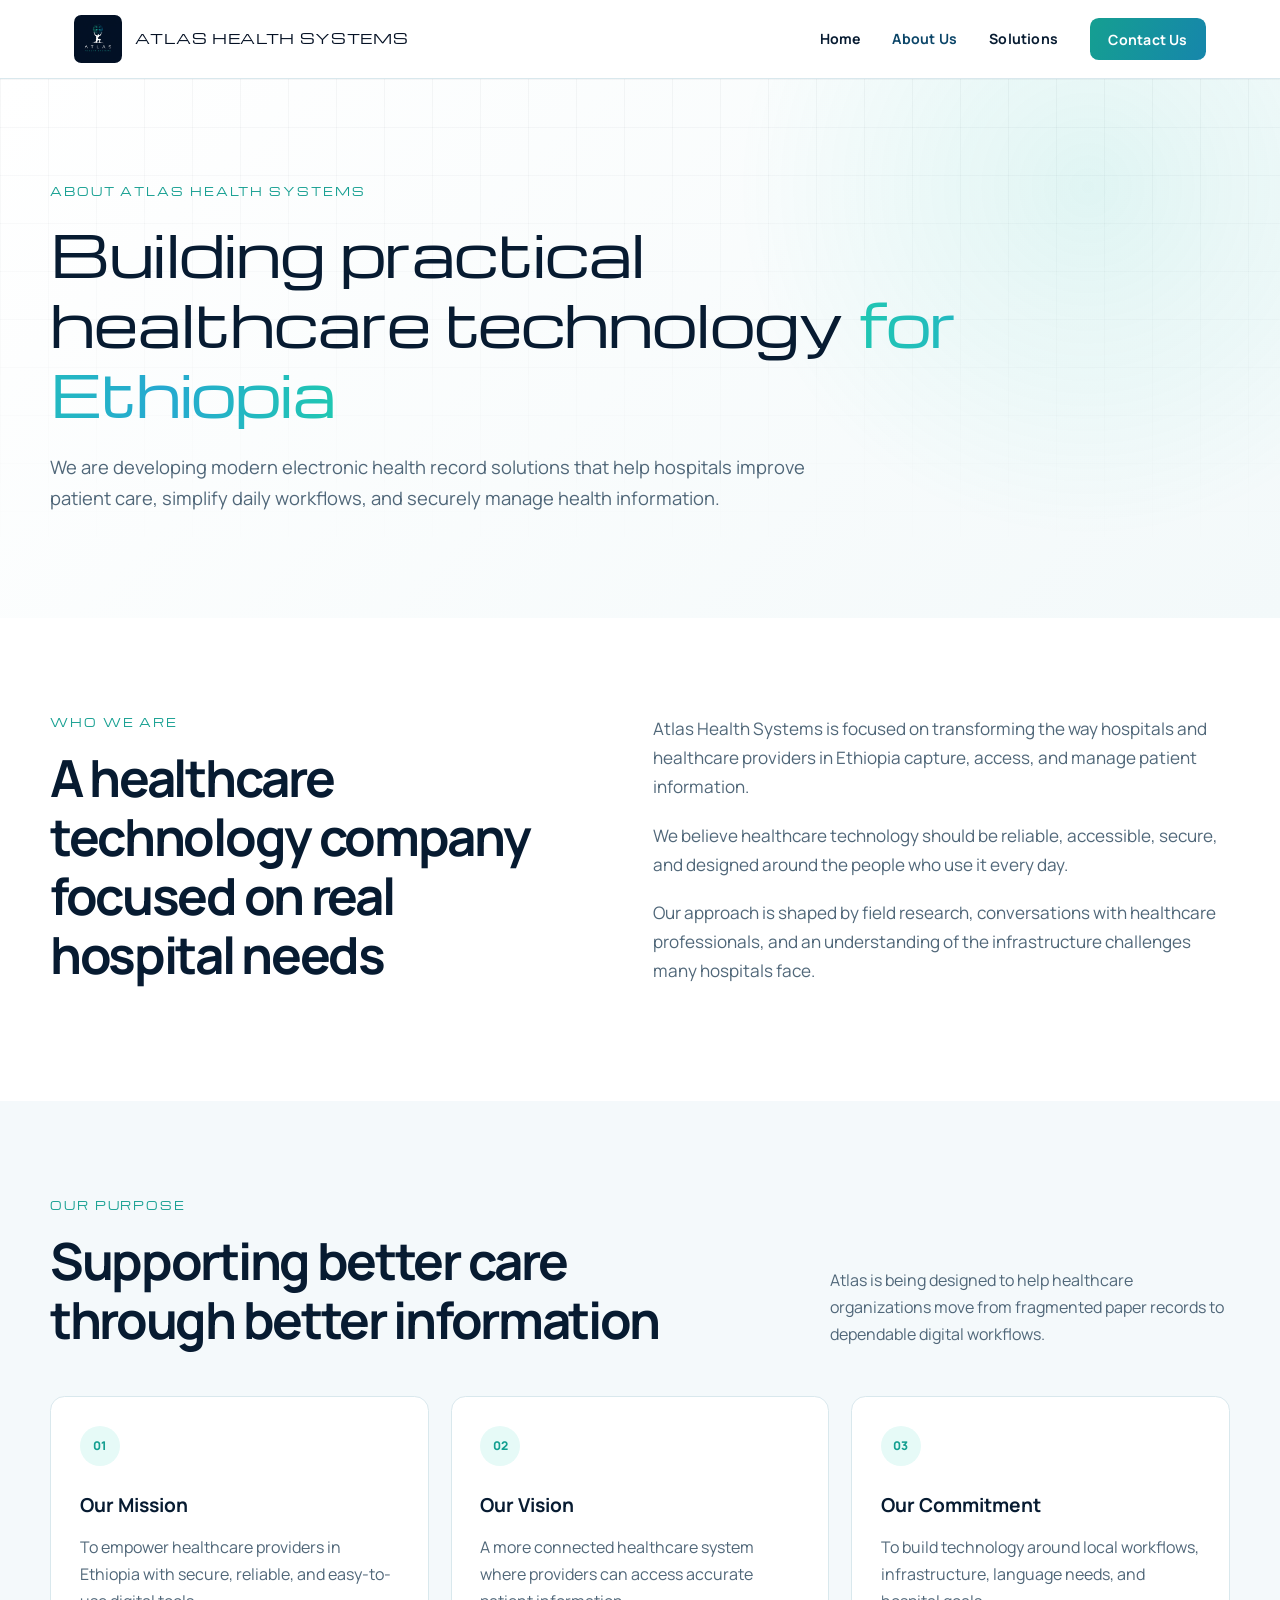
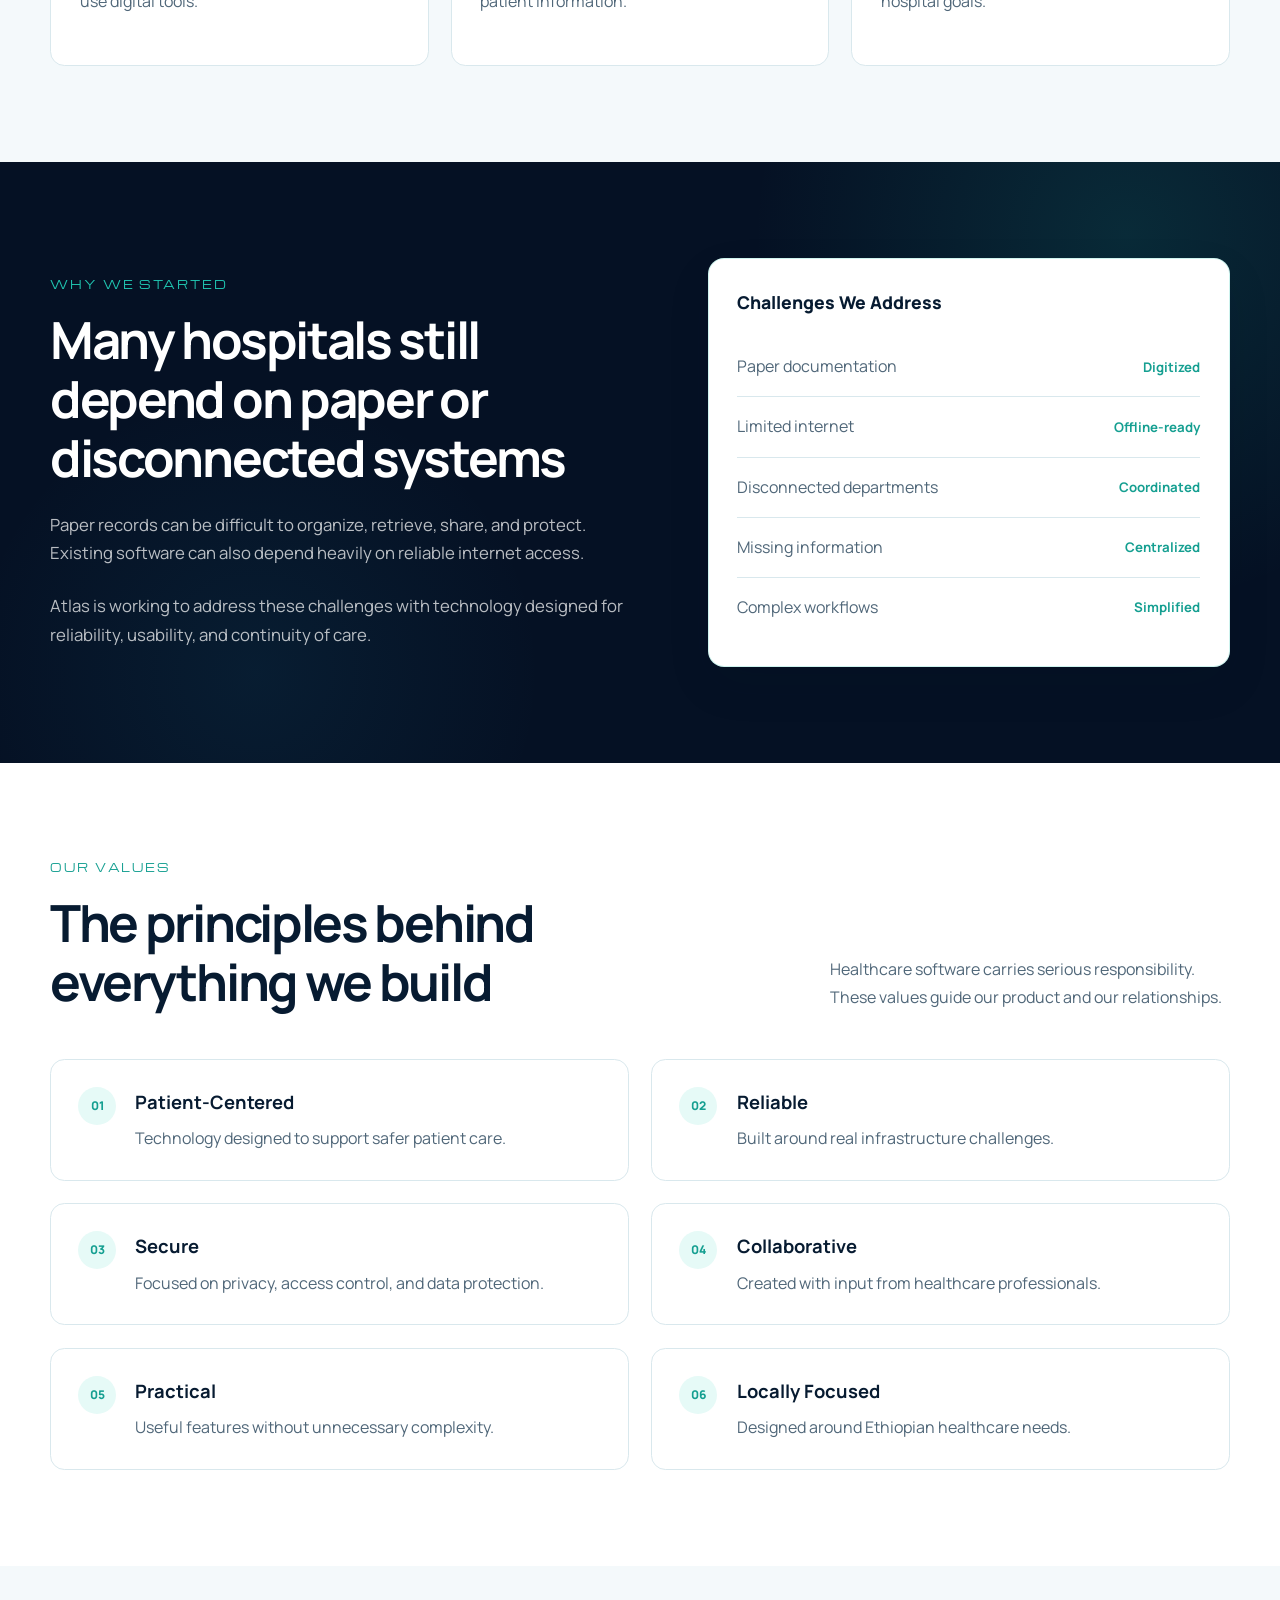
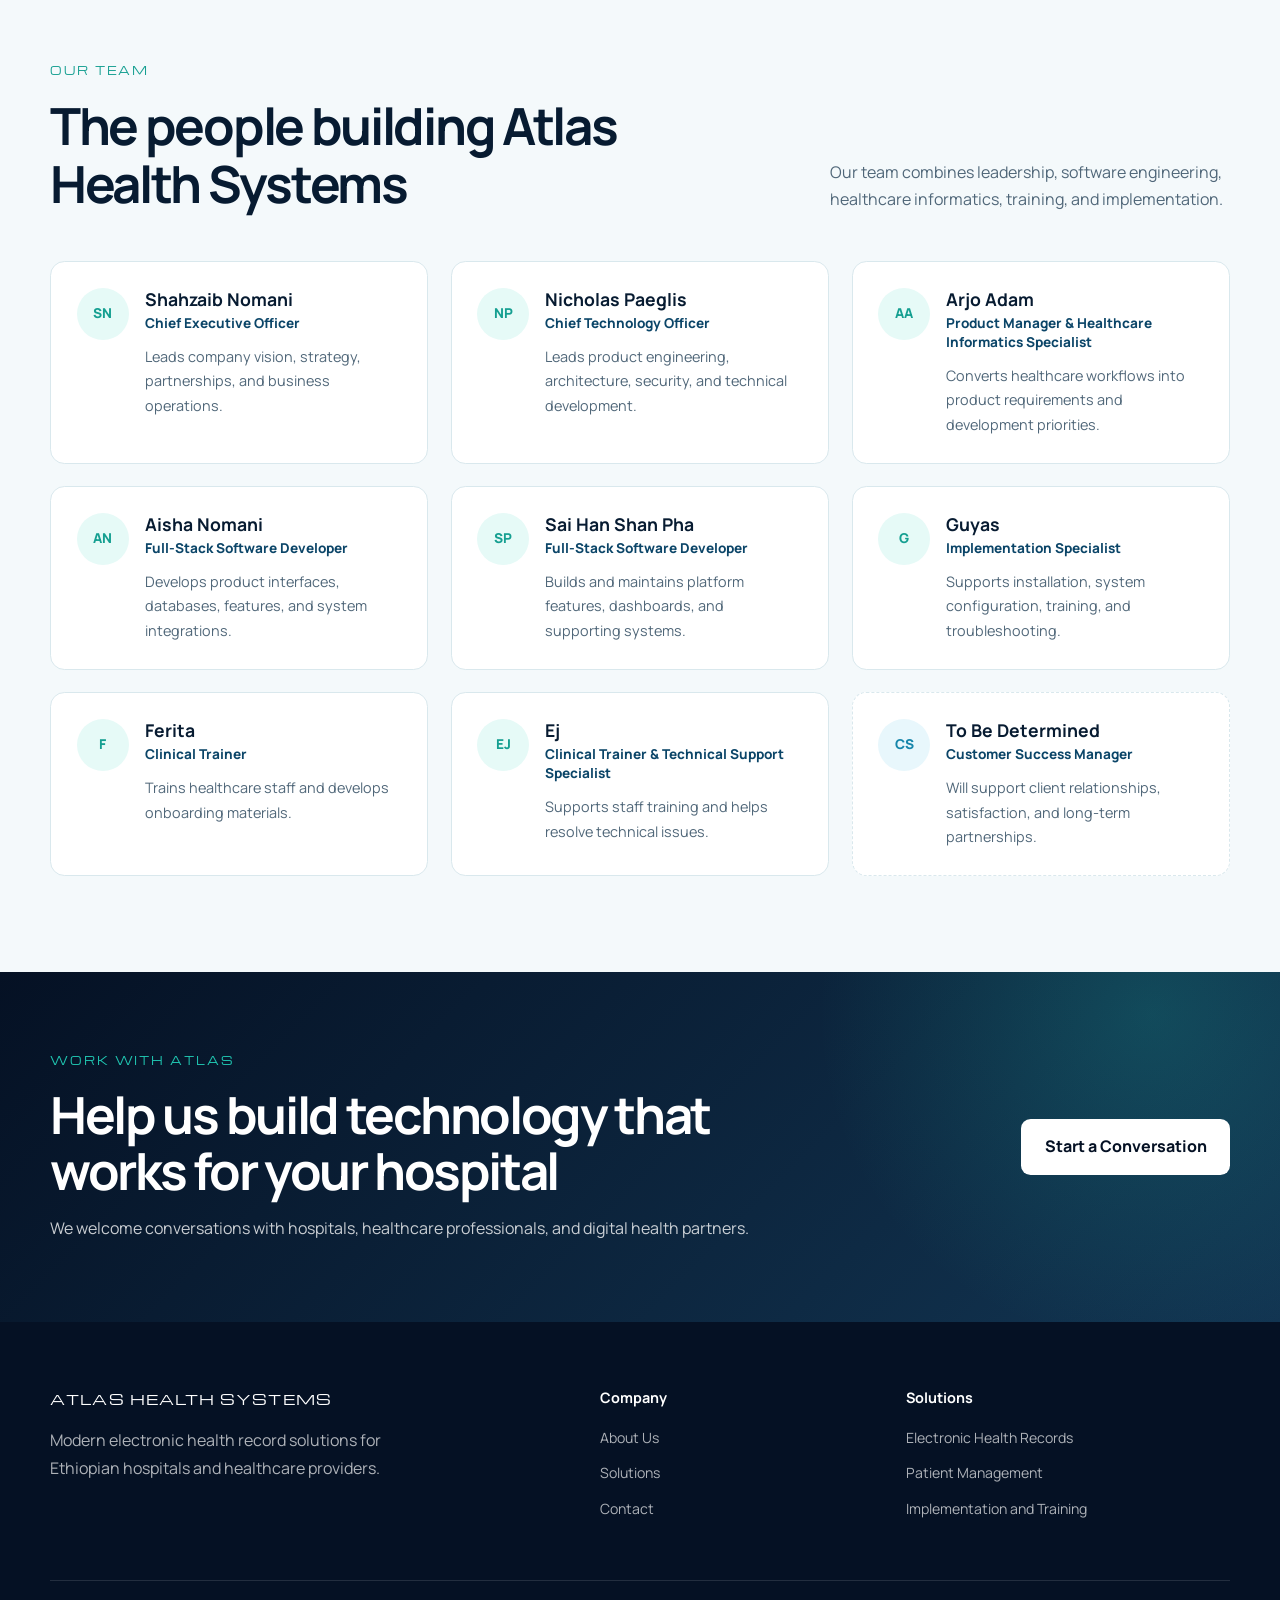
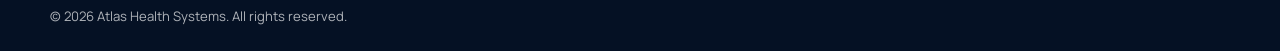
==== about.html @ 92dbeaba "Fix logo image source path in about.html Updated image source path for logo in about.html" ====
<!DOCTYPE html>
<html lang="en">
<head>
  <meta charset="UTF-8">

  <meta
    name="viewport"
    content="width=device-width, initial-scale=1.0"
  >

  <meta
    name="description"
    content="Learn about Atlas Health Systems, our mission, values, and team."
  >

  <title>About Us | Atlas Health Systems</title>

  <link rel="preconnect" href="https://fonts.googleapis.com">
  <link rel="preconnect" href="https://fonts.gstatic.com" crossorigin>
  
  <link
    href="https://fonts.googleapis.com/css2?family=Manrope:wght@400;500;600;700;800&family=Michroma&display=swap"
    rel="stylesheet"
  >

  <link rel="stylesheet" href="style.css">
  <script src="main.js" defer></script>
</head>

<body>
  <header class="site-header">
    <nav class="navbar">
      <a href="index.html" class="logo">
        <img
          src="atlas-health-systems-logo.jpg"
          alt="Atlas Health Systems logo"
        >

        <span>Atlas Health Systems</span>
      </a>

      <button
        class="menu-button"
        type="button"
        aria-label="Open navigation menu"
        aria-expanded="false"
        aria-controls="nav-links"
      >
        ☰
      </button>

      <ul class="nav-links" id="nav-links">
        <li><a href="index.html">Home</a></li>

        <li>
          <a href="about.html" class="active-link">
            About Us
          </a>
        </li>

        <li><a href="services.html">Solutions</a></li>

        <li>
          <a href="contact.html" class="nav-button">
            Contact Us
          </a>
        </li>
      </ul>
    </nav>
  </header>

  <main>
    <section class="page-hero">
      <div class="container page-hero-content">
        <p class="eyebrow">About Atlas Health Systems</p>

        <h1>
          Building practical healthcare technology
          <span class="gradient-text">for Ethiopia</span>
        </h1>

        <p>
          We are developing modern electronic health record solutions
          that help hospitals improve patient care, simplify daily
          workflows, and securely manage health information.
        </p>
      </div>
    </section>

    <section class="section">
      <div class="container two-column">
        <div>
          <p class="section-label">Who We Are</p>

          <h2>
            A healthcare technology company focused on real hospital needs
          </h2>
        </div>

        <div class="section-copy">
          <p>
            Atlas Health Systems is focused on transforming the way
            hospitals and healthcare providers in Ethiopia capture,
            access, and manage patient information.
          </p>

          <p>
            We believe healthcare technology should be reliable,
            accessible, secure, and designed around the people who use it
            every day.
          </p>

          <p>
            Our approach is shaped by field research, conversations with
            healthcare professionals, and an understanding of the
            infrastructure challenges many hospitals face.
          </p>
        </div>
      </div>
    </section>

    <section class="section light-section">
      <div class="container">
        <div class="section-heading">
          <div>
            <p class="section-label">Our Purpose</p>

            <h2>
              Supporting better care through better information
            </h2>
          </div>

          <p>
            Atlas is being designed to help healthcare organizations move
            from fragmented paper records to dependable digital
            workflows.
          </p>
        </div>

        <div class="card-grid">
          <article class="card">
            <div class="card-number">01</div>

            <h3>Our Mission</h3>

            <p>
              To empower healthcare providers in Ethiopia with secure,
              reliable, and easy-to-use digital tools.
            </p>
          </article>

          <article class="card">
            <div class="card-number">02</div>

            <h3>Our Vision</h3>

            <p>
              A more connected healthcare system where providers can
              access accurate patient information.
            </p>
          </article>

          <article class="card">
            <div class="card-number">03</div>

            <h3>Our Commitment</h3>

            <p>
              To build technology around local workflows,
              infrastructure, language needs, and hospital goals.
            </p>
          </article>
        </div>
      </div>
    </section>

    <section class="section offline-section">
      <div class="container offline-layout">
        <div class="offline-content">
          <p class="section-label">Why We Started</p>

          <h2>
            Many hospitals still depend on paper or disconnected systems
          </h2>

          <p>
            Paper records can be difficult to organize, retrieve, share,
            and protect. Existing software can also depend heavily on
            reliable internet access.
          </p>

          <p>
            Atlas is working to address these challenges with technology
            designed for reliability, usability, and continuity of care.
          </p>
        </div>

        <div class="offline-card">
          <p class="offline-card-label">
            Challenges We Address
          </p>

          <div class="capability-row">
            <span>Paper documentation</span>
            <strong>Digitized</strong>
          </div>

          <div class="capability-row">
            <span>Limited internet</span>
            <strong>Offline-ready</strong>
          </div>

          <div class="capability-row">
            <span>Disconnected departments</span>
            <strong>Coordinated</strong>
          </div>

          <div class="capability-row">
            <span>Missing information</span>
            <strong>Centralized</strong>
          </div>

          <div class="capability-row">
            <span>Complex workflows</span>
            <strong>Simplified</strong>
          </div>
        </div>
      </div>
    </section>

    <section class="section">
      <div class="container">
        <div class="section-heading">
          <div>
            <p class="section-label">Our Values</p>

            <h2>
              The principles behind everything we build
            </h2>
          </div>

          <p>
            Healthcare software carries serious responsibility. These
            values guide our product and our relationships.
          </p>
        </div>

        <div class="benefit-grid">
          <article class="benefit">
            <span class="benefit-icon">01</span>

            <div>
              <h3>Patient-Centered</h3>
              <p>Technology designed to support safer patient care.</p>
            </div>
          </article>

          <article class="benefit">
            <span class="benefit-icon">02</span>

            <div>
              <h3>Reliable</h3>
              <p>Built around real infrastructure challenges.</p>
            </div>
          </article>

          <article class="benefit">
            <span class="benefit-icon">03</span>

            <div>
              <h3>Secure</h3>
              <p>Focused on privacy, access control, and data protection.</p>
            </div>
          </article>

          <article class="benefit">
            <span class="benefit-icon">04</span>

            <div>
              <h3>Collaborative</h3>
              <p>Created with input from healthcare professionals.</p>
            </div>
          </article>

          <article class="benefit">
            <span class="benefit-icon">05</span>

            <div>
              <h3>Practical</h3>
              <p>Useful features without unnecessary complexity.</p>
            </div>
          </article>

          <article class="benefit">
            <span class="benefit-icon">06</span>

            <div>
              <h3>Locally Focused</h3>
              <p>Designed around Ethiopian healthcare needs.</p>
            </div>
          </article>
        </div>
      </div>
    </section>

    <section class="section light-section">
      <div class="container">
        <div class="section-heading">
          <div>
            <p class="section-label">Our Team</p>

            <h2>
              The people building Atlas Health Systems
            </h2>
          </div>

          <p>
            Our team combines leadership, software engineering,
            healthcare informatics, training, and implementation.
          </p>
        </div>

        <div class="team-grid">
          <article class="team-card">
            <div class="team-initials">SN</div>

            <div>
              <h3>Shahzaib Nomani</h3>
              <p class="team-role">Chief Executive Officer</p>

              <p>
                Leads company vision, strategy, partnerships, and
                business operations.
              </p>
            </div>
          </article>

          <article class="team-card">
            <div class="team-initials">NP</div>

            <div>
              <h3>Nicholas Paeglis</h3>
              <p class="team-role">Chief Technology Officer</p>

              <p>
                Leads product engineering, architecture, security, and
                technical development.
              </p>
            </div>
          </article>

          <article class="team-card">
            <div class="team-initials">AA</div>

            <div>
              <h3>Arjo Adam</h3>

              <p class="team-role">
                Product Manager &amp; Healthcare Informatics Specialist
              </p>

              <p>
                Converts healthcare workflows into product requirements
                and development priorities.
              </p>
            </div>
          </article>

          <article class="team-card">
            <div class="team-initials">AN</div>

            <div>
              <h3>Aisha Nomani</h3>
              <p class="team-role">Full-Stack Software Developer</p>

              <p>
                Develops product interfaces, databases, features, and
                system integrations.
              </p>
            </div>
          </article>

          <article class="team-card">
            <div class="team-initials">SP</div>

            <div>
              <h3>Sai Han Shan Pha</h3>
              <p class="team-role">Full-Stack Software Developer</p>

              <p>
                Builds and maintains platform features, dashboards, and
                supporting systems.
              </p>
            </div>
          </article>

          <article class="team-card">
            <div class="team-initials">G</div>

            <div>
              <h3>Guyas</h3>
              <p class="team-role">Implementation Specialist</p>

              <p>
                Supports installation, system configuration, training,
                and troubleshooting.
              </p>
            </div>
          </article>

          <article class="team-card">
            <div class="team-initials">F</div>

            <div>
              <h3>Ferita</h3>
              <p class="team-role">Clinical Trainer</p>

              <p>
                Trains healthcare staff and develops onboarding
                materials.
              </p>
            </div>
          </article>

          <article class="team-card">
            <div class="team-initials">EJ</div>

            <div>
              <h3>Ej</h3>

              <p class="team-role">
                Clinical Trainer &amp; Technical Support Specialist
              </p>

              <p>
                Supports staff training and helps resolve technical
                issues.
              </p>
            </div>
          </article>

          <article class="team-card hiring-card">
            <div class="team-initials">CS</div>

            <div>
              <h3>To Be Determined</h3>
              <p class="team-role">Customer Success Manager</p>

              <p>
                Will support client relationships, satisfaction, and
                long-term partnerships.
              </p>
            </div>
          </article>
        </div>
      </div>
    </section>

    <section class="cta-section">
      <div class="container cta-container">
        <div>
          <p class="section-label cta-label">
            Work With Atlas
          </p>

          <h2>
            Help us build technology that works for your hospital
          </h2>

          <p>
            We welcome conversations with hospitals, healthcare
            professionals, and digital health partners.
          </p>
        </div>

        <a href="contact.html" class="button light-button">
          Start a Conversation
        </a>
      </div>
    </section>
  </main>

  <footer class="site-footer">
    <div class="container footer-grid">
      <div>
        <a href="index.html" class="footer-logo">
          Atlas Health Systems
        </a>

        <p>
          Modern electronic health record solutions for Ethiopian
          hospitals and healthcare providers.
        </p>
      </div>

      <div>
        <h3>Company</h3>
        <a href="about.html">About Us</a>
        <a href="services.html">Solutions</a>
        <a href="contact.html">Contact</a>
      </div>

      <div>
        <h3>Solutions</h3>
        <a href="services.html">Electronic Health Records</a>
        <a href="services.html">Patient Management</a>
        <a href="services.html">Implementation and Training</a>
      </div>
    </div>

    <div class="container footer-bottom">
      <p>
        &copy; <span id="current-year">2026</span>
        Atlas Health Systems. All rights reserved.
      </p>
    </div>
  </footer>
</body>
</html>
---- style.css ----
:root {
    /* Atlas logo-inspired colors */
  
    --navy: #051124;
    --navy-soft: #0a2038;
    --navy-light: #123552;
  
    --primary: #0b4568;
    --primary-dark: #051a31;
    --primary-light: #e9f4f7;
  
    --teal: #20c7b2;
    --teal-dark: #159f91;
    --teal-light: #e6faf7;
  
    --cyan: #26a9d1;
    --cyan-dark: #1686ab;
    --cyan-light: #e8f7fc;
  
    --heading: #071b31;
    --text: #506779;
    --muted: #748997;
  
    --white: #ffffff;
    --background: #ffffff;
    --light-background: #f4f9fb;
  
    --border: #d9e8ed;
    --border-glow: rgba(32, 199, 178, 0.45);
  
    --shadow: 0 18px 45px rgba(5, 17, 36, 0.09);
    --shadow-hover: 0 22px 52px rgba(5, 17, 36, 0.15);
  
    --teal-glow:
      0 0 10px rgba(32, 199, 178, 0.2),
      0 0 28px rgba(32, 199, 178, 0.2);
  
    --cyan-glow:
      0 0 12px rgba(38, 169, 209, 0.2),
      0 0 30px rgba(38, 169, 209, 0.18);
  
    --max-width: 1180px;
  }
  
  /* =========================================================
     RESET
     ========================================================= */
  
  * {
    box-sizing: border-box;
    margin: 0;
    padding: 0;
  }
  
  html {
    scroll-behavior: smooth;
  }
  
  body {
    background: var(--background);
    color: var(--text);
    font-family: "Manrope", sans-serif;
    font-size: 1rem;
    font-weight: 400;
    line-height: 1.7;
  }
  
  body,
  button,
  input,
  select,
  textarea {
    font-family: "Manrope", sans-serif;
  }
  
  button,
  input,
  select,
  textarea {
    font: inherit;
  }
  
  h1,
  h2,
  h3,
  h4,
  h5,
  h6 {
    color: var(--heading);
    font-family: "Manrope", sans-serif;
    font-weight: 700;
  }
  
  img {
    display: block;
    max-width: 100%;
  }
  
  a {
    color: inherit;
    text-decoration: none;
  }
  
  button {
    cursor: pointer;
  }
  
  ul {
    list-style: none;
  }
  
  .container {
    margin: 0 auto;
    max-width: var(--max-width);
    width: 100%;
  }
  
  ::selection {
    background: rgba(32, 199, 178, 0.25);
    color: var(--navy);
  }
  
  /* =========================================================
     HEADER
     ========================================================= */
  
  .site-header {
    background: rgba(255, 255, 255, 0.97);
    border-bottom: 1px solid var(--border);
    position: sticky;
    top: 0;
    z-index: 1000;
  }
  
  .navbar {
    align-items: center;
    display: flex;
    justify-content: space-between;
    margin: 0 auto;
    max-width: var(--max-width);
    min-height: 78px;
    padding: 0 1.5rem;
  }
  
  .logo {
    align-items: center;
    color: var(--navy);
    display: inline-flex;
    font-family: "Michroma", sans-serif;
    font-size: 0.86rem;
    font-weight: 400;
    gap: 0.8rem;
    letter-spacing: 0.05em;
    line-height: 1.3;
    text-transform: uppercase;
    transition:
      color 0.2s ease,
      text-shadow 0.2s ease;
  }
  
  .logo:hover {
    color: var(--teal-dark);
    text-shadow: 0 0 14px rgba(32, 199, 178, 0.18);
  }
  
  .logo img {
    border-radius: 0.45rem;
    height: 48px;
    object-fit: cover;
    width: 48px;
  }
  
  .nav-links {
    align-items: center;
    display: flex;
    gap: 2rem;
  }
  
  .nav-links a {
    color: var(--heading);
    font-family: "Manrope", sans-serif;
    font-size: 0.88rem;
    font-weight: 700;
    letter-spacing: 0.015em;
    position: relative;
    transition:
      color 0.2s ease,
      text-shadow 0.2s ease;
  }
  
  .nav-links a:not(.nav-button)::after {
    background: linear-gradient(
      90deg,
      var(--teal),
      var(--cyan)
    );
    bottom: -0.45rem;
    content: "";
    height: 2px;
    left: 0;
    position: absolute;
    transform: scaleX(0);
    transform-origin: left;
    transition: transform 0.25s ease;
    width: 100%;
  }
  
  .nav-links a:hover,
  .nav-links .active-link {
    color: var(--primary);
  }
  
  .nav-links a:not(.nav-button):hover::after,
  .nav-links .active-link::after {
    transform: scaleX(1);
  }
  
  .nav-links .nav-button {
    background: linear-gradient(
      110deg,
      var(--teal-dark),
      var(--cyan-dark)
    );
    border-radius: 0.55rem;
    color: var(--white);
    padding: 0.72rem 1.15rem;
    transition:
      background 0.2s ease,
      box-shadow 0.2s ease,
      transform 0.2s ease;
  }
  
  .nav-links .nav-button:hover {
    background: linear-gradient(
      110deg,
      var(--teal),
      var(--cyan)
    );
    box-shadow: var(--teal-glow);
    color: var(--white);
    transform: translateY(-2px);
  }
  
  .menu-button {
    background: transparent;
    border: 0;
    color: var(--navy);
    display: none;
    font-size: 1.65rem;
  }
  
  /* =========================================================
     HERO
     ========================================================= */
  
  .hero,
  .page-hero {
    isolation: isolate;
    overflow: hidden;
    position: relative;
  }
  
  .hero {
    background:
      radial-gradient(
        circle at 84% 18%,
        rgba(32, 199, 178, 0.14),
        transparent 29%
      ),
      radial-gradient(
        circle at 75% 68%,
        rgba(38, 169, 209, 0.1),
        transparent 27%
      ),
      linear-gradient(
        135deg,
        #ffffff 0%,
        #f6fbfc 52%,
        #eaf6f9 100%
      );
    padding: 7rem 1.5rem 6rem;
  }
  
  .page-hero {
    background:
      radial-gradient(
        circle at 85% 20%,
        rgba(32, 199, 178, 0.11),
        transparent 30%
      ),
      linear-gradient(
        135deg,
        #ffffff 0%,
        #f3f9fa 100%
      );
    padding: 6.5rem 1.5rem;
  }
  
  .hero::before,
  .page-hero::before {
    background-image:
      linear-gradient(
        rgba(5, 17, 36, 0.035) 1px,
        transparent 1px
      ),
      linear-gradient(
        90deg,
        rgba(5, 17, 36, 0.035) 1px,
        transparent 1px
      );
    background-size: 48px 48px;
    content: "";
    inset: 0;
    mask-image: linear-gradient(
      to bottom,
      black,
      transparent 90%
    );
    -webkit-mask-image: linear-gradient(
      to bottom,
      black,
      transparent 90%
    );
    pointer-events: none;
    position: absolute;
    z-index: -1;
  }
  
  .hero-container {
    align-items: center;
    display: grid;
    gap: 4rem;
    grid-template-columns: 1.1fr 0.9fr;
    margin: 0 auto;
    max-width: var(--max-width);
  }
  
  .hero-content {
    max-width: 790px;
  }
  
  .eyebrow,
  .section-label,
  .dashboard-label,
  .contact-detail-label {
    color: var(--teal-dark);
    font-family: "Michroma", sans-serif;
    font-size: 0.66rem;
    font-weight: 400;
    letter-spacing: 0.18em;
    line-height: 1.7;
    margin-bottom: 1rem;
    text-transform: uppercase;
  }
  
  .hero h1 {
    color: var(--heading);
    font-family: "Michroma", sans-serif;
    font-size: clamp(2.3rem, 4.7vw, 4.35rem);
    font-weight: 400;
    letter-spacing: -0.025em;
    line-height: 1.2;
    margin-bottom: 1.7rem;
    max-width: 850px;
  }
  
  .page-hero h1 {
    color: var(--heading);
    font-family: "Michroma", sans-serif;
    font-size: clamp(2.2rem, 4.5vw, 4rem);
    font-weight: 400;
    letter-spacing: -0.02em;
    line-height: 1.22;
    max-width: 940px;
  }
  
  .gradient-text {
    background: linear-gradient(
      90deg,
      var(--teal) 0%,
      var(--cyan) 55%,
      var(--teal) 100%
    );
    background-clip: text;
    color: transparent;
    -webkit-background-clip: text;
    -webkit-text-fill-color: transparent;
  }
  
  .hero-description {
    font-size: 1.16rem;
    max-width: 690px;
  }
  
  .page-hero-content > p:last-child {
    font-size: 1.15rem;
    margin-top: 1.5rem;
    max-width: 760px;
  }
  
  .hero-buttons {
    display: flex;
    flex-wrap: wrap;
    gap: 1rem;
    margin-top: 2rem;
  }
  
  .hero-highlights {
    display: flex;
    flex-wrap: wrap;
    gap: 1rem;
    margin-top: 2.2rem;
  }
  
  .hero-highlights span {
    color: var(--heading);
    font-size: 0.9rem;
    font-weight: 650;
  }
  
  .hero-highlights span::before {
    color: var(--teal);
    content: "✓";
    font-weight: 900;
    margin-right: 0.45rem;
  }
  
  /* =========================================================
     BUTTONS
     ========================================================= */
  
  .button {
    align-items: center;
    border: 1px solid transparent;
    border-radius: 0.6rem;
    display: inline-flex;
    font-family: "Manrope", sans-serif;
    font-weight: 750;
    justify-content: center;
    min-height: 50px;
    padding: 0.82rem 1.4rem;
    transition:
      background 0.2s ease,
      border-color 0.2s ease,
      box-shadow 0.2s ease,
      color 0.2s ease,
      transform 0.2s ease;
  }
  
  .button:hover {
    transform: translateY(-2px);
  }
  
  .button:active {
    box-shadow:
      0 0 0 4px rgba(32, 199, 178, 0.16),
      0 0 28px rgba(32, 199, 178, 0.3);
    transform: scale(0.98);
  }
  
  .button:focus-visible,
  .nav-links a:focus-visible,
  .text-link:focus-visible,
  .form-group input:focus-visible,
  .form-group select:focus-visible,
  .form-group textarea:focus-visible {
    outline: 2px solid var(--teal);
    outline-offset: 4px;
  }
  
  .primary-button {
    background: linear-gradient(
      110deg,
      var(--teal-dark),
      var(--cyan-dark)
    );
    color: var(--white);
  }
  
  .primary-button:hover {
    background: linear-gradient(
      110deg,
      var(--teal),
      var(--cyan)
    );
    box-shadow:
      var(--teal-glow),
      0 12px 28px rgba(5, 17, 36, 0.16);
  }
  
  .secondary-button {
    background: rgba(255, 255, 255, 0.75);
    border-color: var(--navy-light);
    color: var(--navy-light);
  }
  
  .secondary-button:hover {
    background: var(--teal-light);
    border-color: var(--teal);
    box-shadow: var(--teal-glow);
    color: var(--navy);
  }
  
  /* =========================================================
     DASHBOARD
     ========================================================= */
  
  .hero-panel {
    position: relative;
  }
  
  .dashboard-card {
    background: rgba(255, 255, 255, 0.96);
    border: 1px solid var(--border);
    border-radius: 1.15rem;
    box-shadow: var(--shadow);
    padding: 1.7rem;
    position: relative;
    transition:
      border-color 0.25s ease,
      box-shadow 0.25s ease,
      transform 0.25s ease;
  }
  
  .dashboard-card:hover {
    border-color: var(--border-glow);
    box-shadow:
      var(--shadow-hover),
      var(--teal-glow);
    transform: translateY(-4px);
  }
  
  .dashboard-card::before {
    background: linear-gradient(
      90deg,
      transparent,
      var(--teal),
      var(--cyan),
      transparent
    );
    content: "";
    height: 2px;
    left: 12%;
    opacity: 0.75;
    position: absolute;
    right: 12%;
    top: 0;
  }
  
  .dashboard-header {
    align-items: flex-start;
    display: flex;
    justify-content: space-between;
    margin-bottom: 1.8rem;
  }
  
  .dashboard-header h2 {
    color: var(--heading);
    font-family: "Manrope", sans-serif;
    font-size: 1.35rem;
    font-weight: 700;
  }
  
  .status-badge {
    background: var(--teal-light);
    border-radius: 999px;
    color: var(--teal-dark);
    font-size: 0.73rem;
    font-weight: 750;
    padding: 0.45rem 0.7rem;
  }
  
  .dashboard-grid {
    display: grid;
    gap: 0.9rem;
    grid-template-columns: repeat(2, 1fr);
  }
  
  .dashboard-stat {
    background: var(--light-background);
    border: 1px solid var(--border);
    border-radius: 0.75rem;
    padding: 1rem;
    transition:
      border-color 0.2s ease,
      box-shadow 0.2s ease;
  }
  
  .dashboard-stat:hover {
    border-color: var(--border-glow);
    box-shadow: 0 0 18px rgba(32, 199, 178, 0.12);
  }
  
  .dashboard-stat span {
    display: block;
    font-size: 0.78rem;
    margin-bottom: 0.25rem;
  }
  
  .dashboard-stat strong {
    color: var(--heading);
    font-size: 0.95rem;
  }
  
  .workflow-card {
    align-items: flex-start;
    background: linear-gradient(
      135deg,
      var(--navy-soft),
      var(--primary)
    );
    border-radius: 0.8rem;
    color: var(--white);
    display: flex;
    gap: 0.9rem;
    margin-top: 1rem;
    padding: 1rem;
  }
  
  .workflow-icon {
    align-items: center;
    background: rgba(32, 199, 178, 0.18);
    border-radius: 50%;
    display: flex;
    flex: 0 0 34px;
    font-weight: 900;
    height: 34px;
    justify-content: center;
  }
  
  .workflow-card p {
    color: rgba(255, 255, 255, 0.78);
    font-size: 0.85rem;
    margin-top: 0.2rem;
  }
  
  /* =========================================================
     TRUST SECTION
     ========================================================= */
  
  .trust-section {
    background: var(--navy);
    color: var(--white);
    padding: 1.4rem 1.5rem;
  }
  
  .trust-grid {
    display: grid;
    gap: 2rem;
    grid-template-columns: repeat(3, 1fr);
  }
  
  .trust-grid div {
    border-right: 1px solid rgba(255, 255, 255, 0.17);
    padding-right: 2rem;
  }
  
  .trust-grid div:last-child {
    border-right: 0;
  }
  
  .trust-grid strong {
    display: block;
    font-size: 0.95rem;
  }
  
  .trust-grid span {
    color: rgba(255, 255, 255, 0.65);
    font-size: 0.82rem;
  }
  
  /* =========================================================
     SECTIONS
     ========================================================= */
  
  .section {
    padding: 6rem 1.5rem;
  }
  
  .light-section {
    background: var(--light-background);
  }
  
  .two-column {
    align-items: start;
    display: grid;
    gap: 5rem;
    grid-template-columns: 0.95fr 1.05fr;
  }
  
  .section h2 {
    color: var(--heading);
    font-family: "Manrope", sans-serif;
    font-size: clamp(2.15rem, 4vw, 3.5rem);
    font-weight: 700;
    letter-spacing: -0.045em;
    line-height: 1.15;
  }
  
  .section-copy p {
    font-size: 1.07rem;
    margin-bottom: 1.2rem;
  }
  
  .text-link {
    color: var(--primary);
    display: inline-flex;
    font-weight: 750;
    gap: 0.55rem;
    margin-top: 0.6rem;
    transition:
      color 0.2s ease,
      text-shadow 0.2s ease;
  }
  
  .text-link:hover {
    color: var(--teal-dark);
    text-shadow: 0 0 14px rgba(32, 199, 178, 0.2);
  }
  
  .section-heading {
    align-items: end;
    display: flex;
    gap: 4rem;
    justify-content: space-between;
    margin-bottom: 3rem;
  }
  
  .section-heading > div {
    max-width: 700px;
  }
  
  .section-heading > p {
    max-width: 400px;
  }
  
  /* =========================================================
     CARDS
     ========================================================= */
  
  .card-grid {
    display: grid;
    gap: 1.35rem;
    grid-template-columns: repeat(3, 1fr);
  }
  
  .card {
    background: var(--white);
    border: 1px solid var(--border);
    border-radius: 0.9rem;
    min-height: 270px;
    overflow: hidden;
    padding: 1.8rem;
    position: relative;
    transition:
      border-color 0.25s ease,
      box-shadow 0.25s ease,
      transform 0.25s ease;
  }
  
  .card::before {
    background: linear-gradient(
      90deg,
      var(--teal),
      var(--cyan)
    );
    content: "";
    height: 3px;
    left: 0;
    opacity: 0;
    position: absolute;
    right: 0;
    top: 0;
    transition: opacity 0.25s ease;
  }
  
  .card:hover {
    border-color: var(--border-glow);
    box-shadow:
      var(--shadow-hover),
      var(--teal-glow);
    transform: translateY(-5px);
  }
  
  .card:hover::before {
    opacity: 1;
  }
  
  .card:active {
    border-color: var(--teal);
    box-shadow:
      0 0 0 3px rgba(32, 199, 178, 0.1),
      var(--teal-glow);
    transform: scale(0.99);
  }
  
  .card-number {
    align-items: center;
    background: var(--teal-light);
    border-radius: 50%;
    color: var(--teal-dark);
    display: flex;
    font-size: 0.75rem;
    font-weight: 850;
    height: 40px;
    justify-content: center;
    margin-bottom: 1.4rem;
    width: 40px;
  }
  
  .card h3 {
    color: var(--heading);
    font-family: "Manrope", sans-serif;
    font-size: 1.2rem;
    font-weight: 700;
    margin-bottom: 0.8rem;
  }
  
  .centered-button {
    display: flex;
    justify-content: center;
    margin-top: 2.5rem;
  }
  
  /* =========================================================
     OFFLINE SECTION
     ========================================================= */
  
  .offline-section {
    background:
      radial-gradient(
        circle at 88% 12%,
        rgba(32, 199, 178, 0.14),
        transparent 30%
      ),
      radial-gradient(
        circle at 20% 85%,
        rgba(38, 169, 209, 0.08),
        transparent 25%
      ),
      var(--navy);
    color: var(--white);
  }
  
  .offline-layout {
    align-items: center;
    display: grid;
    gap: 5rem;
    grid-template-columns: 1.05fr 0.95fr;
  }
  
  .offline-section .section-label {
    color: var(--teal);
  }
  
  .offline-section h2 {
    color: var(--white);
  }
  
  .offline-content > p:not(.section-label) {
    color: rgba(255, 255, 255, 0.72);
    font-size: 1.05rem;
    margin-top: 1.5rem;
  }
  
  .feature-list {
    display: grid;
    gap: 0.8rem;
    margin-top: 1.8rem;
  }
  
  .feature-list li::before {
    color: var(--teal);
    content: "✓";
    font-weight: 900;
    margin-right: 0.7rem;
  }
  
  .dark-feature-list {
    color: var(--text);
  }
  
  .offline-card {
    background: var(--white);
    border: 1px solid rgba(32, 199, 178, 0.22);
    border-radius: 1rem;
    box-shadow: var(--shadow);
    color: var(--text);
    padding: 1.8rem;
    transition:
      box-shadow 0.25s ease,
      transform 0.25s ease;
  }
  
  .offline-card:hover {
    box-shadow:
      var(--shadow-hover),
      var(--teal-glow);
    transform: translateY(-4px);
  }
  
  .offline-card-label {
    color: var(--heading);
    font-family: "Manrope", sans-serif;
    font-size: 1.1rem;
    font-weight: 800;
    margin-bottom: 1.2rem;
  }
  
  .capability-row {
    align-items: center;
    border-bottom: 1px solid var(--border);
    display: flex;
    justify-content: space-between;
    padding: 1rem 0;
  }
  
  .capability-row:last-child {
    border-bottom: 0;
  }
  
  .capability-row strong {
    color: var(--teal-dark);
    font-size: 0.83rem;
  }
  
  /* =========================================================
     BENEFITS
     ========================================================= */
  
  .benefit-grid {
    display: grid;
    gap: 1.4rem;
    grid-template-columns: repeat(2, 1fr);
  }
  
  .benefit {
    background: var(--white);
    border: 1px solid var(--border);
    border-radius: 0.9rem;
    display: flex;
    gap: 1.2rem;
    padding: 1.7rem;
    transition:
      border-color 0.25s ease,
      box-shadow 0.25s ease,
      transform 0.25s ease;
  }
  
  .benefit:hover {
    border-color: var(--border-glow);
    box-shadow:
      var(--shadow-hover),
      var(--teal-glow);
    transform: translateY(-4px);
  }
  
  .benefit:active {
    border-color: var(--teal);
    box-shadow:
      0 0 0 3px rgba(32, 199, 178, 0.1),
      var(--teal-glow);
    transform: scale(0.99);
  }
  
  .benefit-icon {
    align-items: center;
    background: var(--teal-light);
    border-radius: 50%;
    color: var(--teal-dark);
    display: flex;
    flex: 0 0 38px;
    font-size: 0.75rem;
    font-weight: 850;
    height: 38px;
    justify-content: center;
  }
  
  .benefit h3 {
    color: var(--heading);
    font-family: "Manrope", sans-serif;
    font-size: 1.15rem;
    font-weight: 700;
    margin-bottom: 0.45rem;
  }
  
  /* =========================================================
     TEAM
     ========================================================= */
  
  .team-grid {
    display: grid;
    gap: 1.4rem;
    grid-template-columns: repeat(3, 1fr);
  }
  
  .team-card {
    align-items: flex-start;
    background: var(--white);
    border: 1px solid var(--border);
    border-radius: 0.9rem;
    display: flex;
    gap: 1rem;
    padding: 1.6rem;
    transition:
      border-color 0.25s ease,
      box-shadow 0.25s ease,
      transform 0.25s ease;
  }
  
  .team-card:hover {
    border-color: var(--border-glow);
    box-shadow:
      var(--shadow-hover),
      var(--teal-glow);
    transform: translateY(-4px);
  }
  
  .team-card:active {
    border-color: var(--teal);
    box-shadow:
      0 0 0 3px rgba(32, 199, 178, 0.1),
      var(--teal-glow);
    transform: scale(0.99);
  }
  
  .team-initials {
    align-items: center;
    background: var(--teal-light);
    border-radius: 50%;
    color: var(--teal-dark);
    display: flex;
    flex: 0 0 52px;
    font-size: 0.85rem;
    font-weight: 850;
    height: 52px;
    justify-content: center;
  }
  
  .team-card h3 {
    color: var(--heading);
    font-family: "Manrope", sans-serif;
    font-size: 1.1rem;
    font-weight: 700;
    line-height: 1.25;
    margin-bottom: 0.25rem;
  }
  
  .team-role {
    color: var(--primary);
    font-size: 0.85rem;
    font-weight: 750;
    line-height: 1.4;
    margin-bottom: 0.75rem;
  }
  
  .team-card div > p:last-child {
    font-size: 0.9rem;
  }
  
  .hiring-card {
    border-style: dashed;
  }
  
  .hiring-card .team-initials {
    background: var(--cyan-light);
    color: var(--cyan-dark);
  }
  
  /* =========================================================
     CONTACT
     ========================================================= */
  
  .contact-layout {
    align-items: start;
    display: grid;
    gap: 5rem;
    grid-template-columns: 0.85fr 1.15fr;
  }
  
  .contact-information h2,
  .contact-form-card h2 {
    color: var(--heading);
    font-family: "Manrope", sans-serif;
    font-weight: 700;
  }
  
  .contact-information h2 {
    font-size: clamp(2.25rem, 4vw, 3.5rem);
    letter-spacing: -0.045em;
    line-height: 1.1;
    margin-bottom: 1.4rem;
  }
  
  .contact-information > p:not(.section-label) {
    font-size: 1.05rem;
  }
  
  .contact-details {
    border-top: 1px solid var(--border);
    margin-top: 2rem;
  }
  
  .contact-detail {
    border-bottom: 1px solid var(--border);
    padding: 1.25rem 0;
  }
  
  .contact-detail a,
  .contact-detail p {
    color: var(--heading);
    font-weight: 650;
  }
  
  .contact-detail a:hover {
    color: var(--teal-dark);
    text-shadow: 0 0 12px rgba(32, 199, 178, 0.2);
  }
  
  .contact-form-card {
    background: var(--white);
    border: 1px solid var(--border);
    border-radius: 1rem;
    box-shadow: var(--shadow);
    padding: 2rem;
    transition:
      border-color 0.25s ease,
      box-shadow 0.25s ease;
  }
  
  .contact-form-card:hover {
    border-color: var(--border-glow);
    box-shadow:
      var(--shadow-hover),
      var(--teal-glow);
  }
  
  .contact-form-card > p {
    margin-top: 0.5rem;
  }
  
  .contact-form {
    display: grid;
    gap: 1.2rem;
    margin-top: 2rem;
  }
  
  .form-row {
    display: grid;
    gap: 1rem;
    grid-template-columns: repeat(2, 1fr);
  }
  
  .form-group {
    display: grid;
    gap: 0.45rem;
  }
  
  .form-group label {
    color: var(--heading);
    font-size: 0.9rem;
    font-weight: 750;
  }
  
  .form-group input,
  .form-group select,
  .form-group textarea {
    background: var(--white);
    border: 1px solid var(--border);
    border-radius: 0.55rem;
    color: var(--heading);
    min-height: 48px;
    padding: 0.75rem 0.85rem;
    transition:
      border-color 0.2s ease,
      box-shadow 0.2s ease;
    width: 100%;
  }
  
  .form-group textarea {
    min-height: 150px;
    resize: vertical;
  }
  
  .form-group input:focus,
  .form-group select:focus,
  .form-group textarea:focus {
    border-color: var(--teal);
    box-shadow:
      0 0 0 4px rgba(32, 199, 178, 0.12),
      0 0 18px rgba(32, 199, 178, 0.12);
    outline: none;
  }
  
  .form-submit-button {
    border: 0;
    margin-top: 0.25rem;
    width: 100%;
  }
  
  .form-note {
    color: var(--muted);
    font-size: 0.78rem;
    text-align: center;
  }
  
  /* =========================================================
     CTA
     ========================================================= */
  
  .cta-section {
    background:
      radial-gradient(
        circle at 90% 12%,
        rgba(32, 199, 178, 0.2),
        transparent 28%
      ),
      linear-gradient(
        135deg,
        var(--navy),
        var(--navy-light)
      );
    color: var(--white);
    padding: 5rem 1.5rem;
  }
  
  .cta-container {
    align-items: center;
    display: flex;
    gap: 4rem;
    justify-content: space-between;
  }
  
  .cta-container > div {
    max-width: 750px;
  }
  
  .cta-label {
    color: var(--teal);
  }
  
  .cta-container h2 {
    color: var(--white);
    font-family: "Manrope", sans-serif;
    font-size: clamp(2.2rem, 4vw, 3.5rem);
    font-weight: 700;
    letter-spacing: -0.045em;
    line-height: 1.1;
  }
  
  .cta-container p:not(.section-label) {
    color: rgba(255, 255, 255, 0.78);
    margin-top: 1rem;
  }
  
  .light-button {
    background: var(--white);
    color: var(--navy);
    flex: 0 0 auto;
  }
  
  .light-button:hover {
    box-shadow: var(--teal-glow);
    color: var(--teal-dark);
  }
  
  /* =========================================================
     FOOTER
     ========================================================= */
  
  .site-footer {
    background: var(--navy);
    color: rgba(255, 255, 255, 0.68);
    padding: 4rem 1.5rem 1.5rem;
  }
  
  .footer-grid {
    display: grid;
    gap: 4rem;
    grid-template-columns: 1.5fr 0.75fr 1fr;
  }
  
  .footer-logo {
    color: var(--white);
    display: inline-block;
    font-family: "Michroma", sans-serif;
    font-size: 0.9rem;
    font-weight: 400;
    letter-spacing: 0.08em;
    margin-bottom: 1rem;
    text-transform: uppercase;
    transition:
      color 0.2s ease,
      text-shadow 0.2s ease;
  }
  
  .footer-logo:hover {
    color: var(--teal);
    text-shadow: var(--teal-glow);
  }
  
  .footer-grid > div:first-child p {
    max-width: 400px;
  }
  
  .footer-grid h3 {
    color: var(--white);
    font-family: "Manrope", sans-serif;
    font-size: 0.9rem;
    font-weight: 700;
    margin-bottom: 1rem;
  }
  
  .footer-grid a:not(.footer-logo) {
    display: block;
    font-size: 0.88rem;
    margin-bottom: 0.7rem;
  }
  
  .footer-grid a:hover {
    color: var(--teal);
  }
  
  .footer-bottom {
    border-top: 1px solid rgba(255, 255, 255, 0.12);
    font-size: 0.82rem;
    margin-top: 3rem;
    padding-top: 1.5rem;
  }
  
  /* =========================================================
     ANIMATIONS
     ========================================================= */
  
  @keyframes fade-up {
    from {
      opacity: 0;
      transform: translateY(22px);
    }
  
    to {
      opacity: 1;
      transform: translateY(0);
    }
  }
  
  .hero-content {
    animation: fade-up 0.75s ease both;
  }
  
  .hero-panel {
    animation: fade-up 0.85s 0.12s ease both;
  }
  
  .reveal {
    opacity: 0;
    transform: translateY(22px);
    transition:
      opacity 0.6s ease,
      transform 0.6s ease;
  }
  
  .reveal.revealed {
    opacity: 1;
    transform: translateY(0);
  }
  
  /* =========================================================
     RESPONSIVE
     ========================================================= */
  
  @media (max-width: 1000px) {
    .team-grid {
      grid-template-columns: repeat(2, 1fr);
    }
  }
  
  @media (max-width: 950px) {
    .hero-container,
    .two-column,
    .offline-layout,
    .contact-layout {
      gap: 3rem;
      grid-template-columns: 1fr;
    }
  
    .hero-panel {
      max-width: 620px;
    }
  
    .card-grid {
      grid-template-columns: repeat(2, 1fr);
    }
  
    .section-heading {
      align-items: start;
      flex-direction: column;
      gap: 1.2rem;
    }
  }
  
  @media (max-width: 720px) {
    .navbar {
      min-height: 70px;
    }
  
    .logo {
      font-size: 0.72rem;
    }
  
    .logo img {
      height: 40px;
      width: 40px;
    }
  
    .menu-button {
      display: block;
    }
  
    .nav-links {
      background: rgba(255, 255, 255, 0.98);
      border-bottom: 1px solid var(--border);
      display: none;
      flex-direction: column;
      gap: 0;
      left: 0;
      padding: 1rem 1.5rem 1.5rem;
      position: absolute;
      right: 0;
      top: 70px;
    }
  
    .nav-links.open {
      display: flex;
    }
  
    .nav-links li {
      width: 100%;
    }
  
    .nav-links a {
      display: block;
      padding: 0.8rem 0;
    }
  
    .nav-links .nav-button {
      margin-top: 0.5rem;
      text-align: center;
    }
  
    .hero {
      padding-bottom: 4rem;
      padding-top: 5rem;
    }
  
    .hero h1 {
      font-size: clamp(2rem, 10vw, 3rem);
    }
  
    .page-hero {
      padding-bottom: 4.5rem;
      padding-top: 4.5rem;
    }
  
    .page-hero h1 {
      font-size: clamp(1.9rem, 9vw, 2.8rem);
    }
  
    .dashboard-grid,
    .card-grid,
    .benefit-grid,
    .trust-grid,
    .footer-grid,
    .form-row {
      grid-template-columns: 1fr;
    }
  
    .trust-grid div {
      border-bottom: 1px solid rgba(255, 255, 255, 0.15);
      border-right: 0;
      padding-bottom: 1rem;
      padding-right: 0;
    }
  
    .trust-grid div:last-child {
      border-bottom: 0;
    }
  
    .section {
      padding-bottom: 4.5rem;
      padding-top: 4.5rem;
    }
  
    .card {
      min-height: auto;
    }
  
    .cta-container {
      align-items: flex-start;
      flex-direction: column;
      gap: 2rem;
    }
  
    .light-button {
      width: 100%;
    }
  
    .contact-form-card {
      padding: 1.4rem;
    }
  }
  
  @media (max-width: 650px) {
    .team-grid {
      grid-template-columns: 1fr;
    }
  }
  
  @media (prefers-reduced-motion: reduce) {
    *,
    *::before,
    *::after {
      animation-duration: 0.01ms !important;
      animation-iteration-count: 1 !important;
      scroll-behavior: auto !important;
      transition-duration: 0.01ms !important;
    }
  }
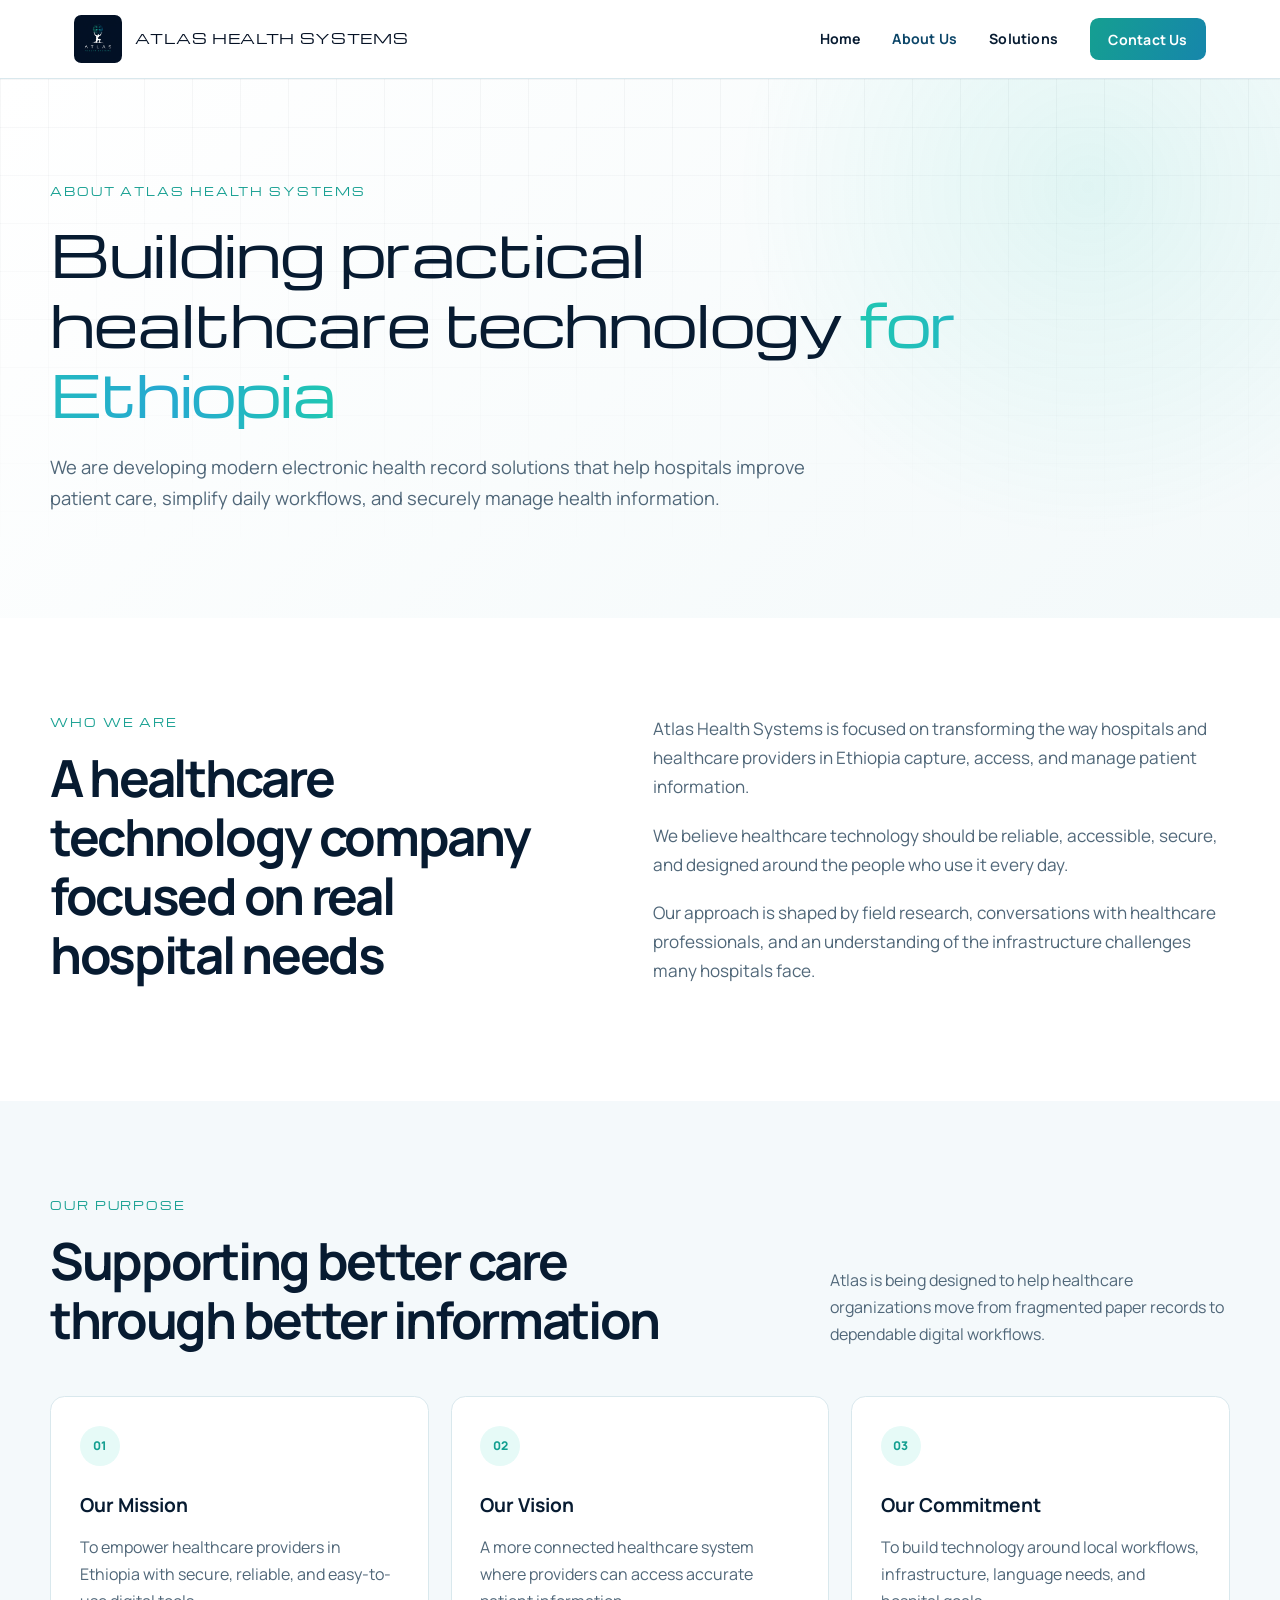
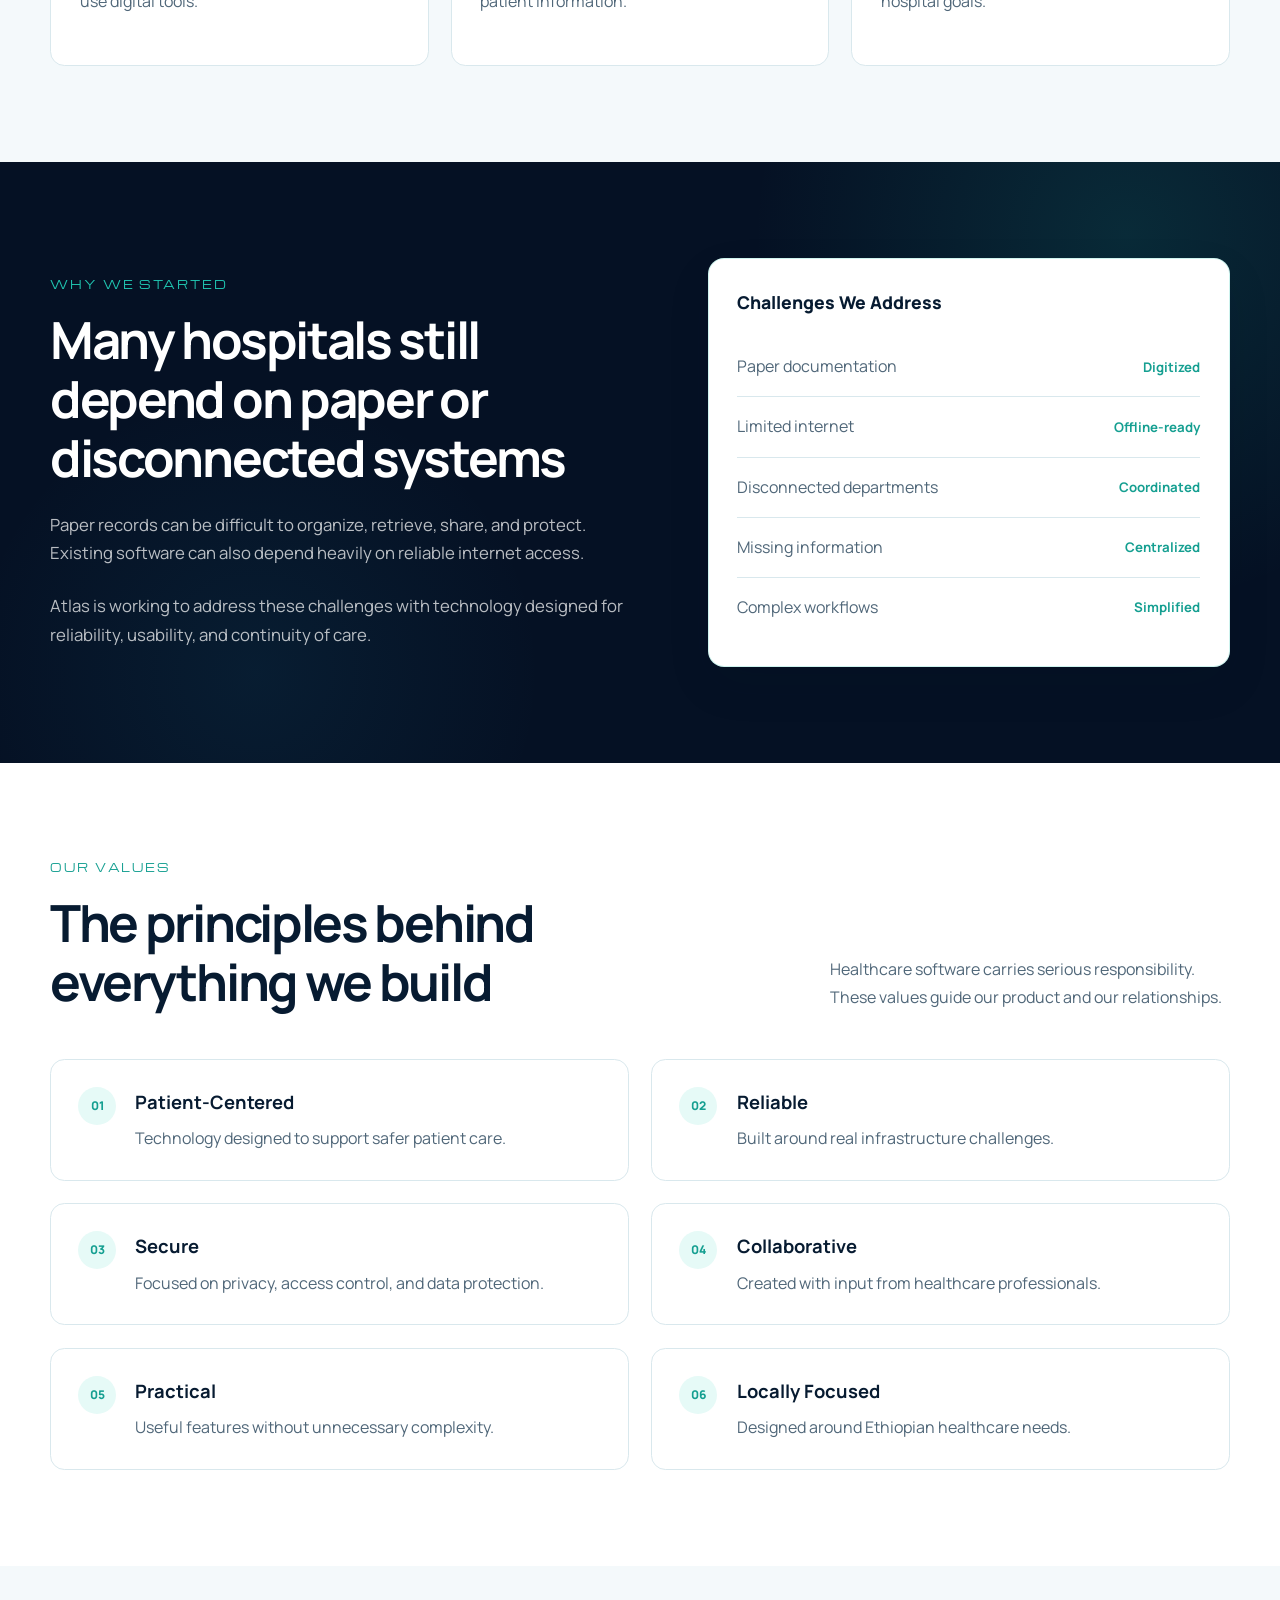
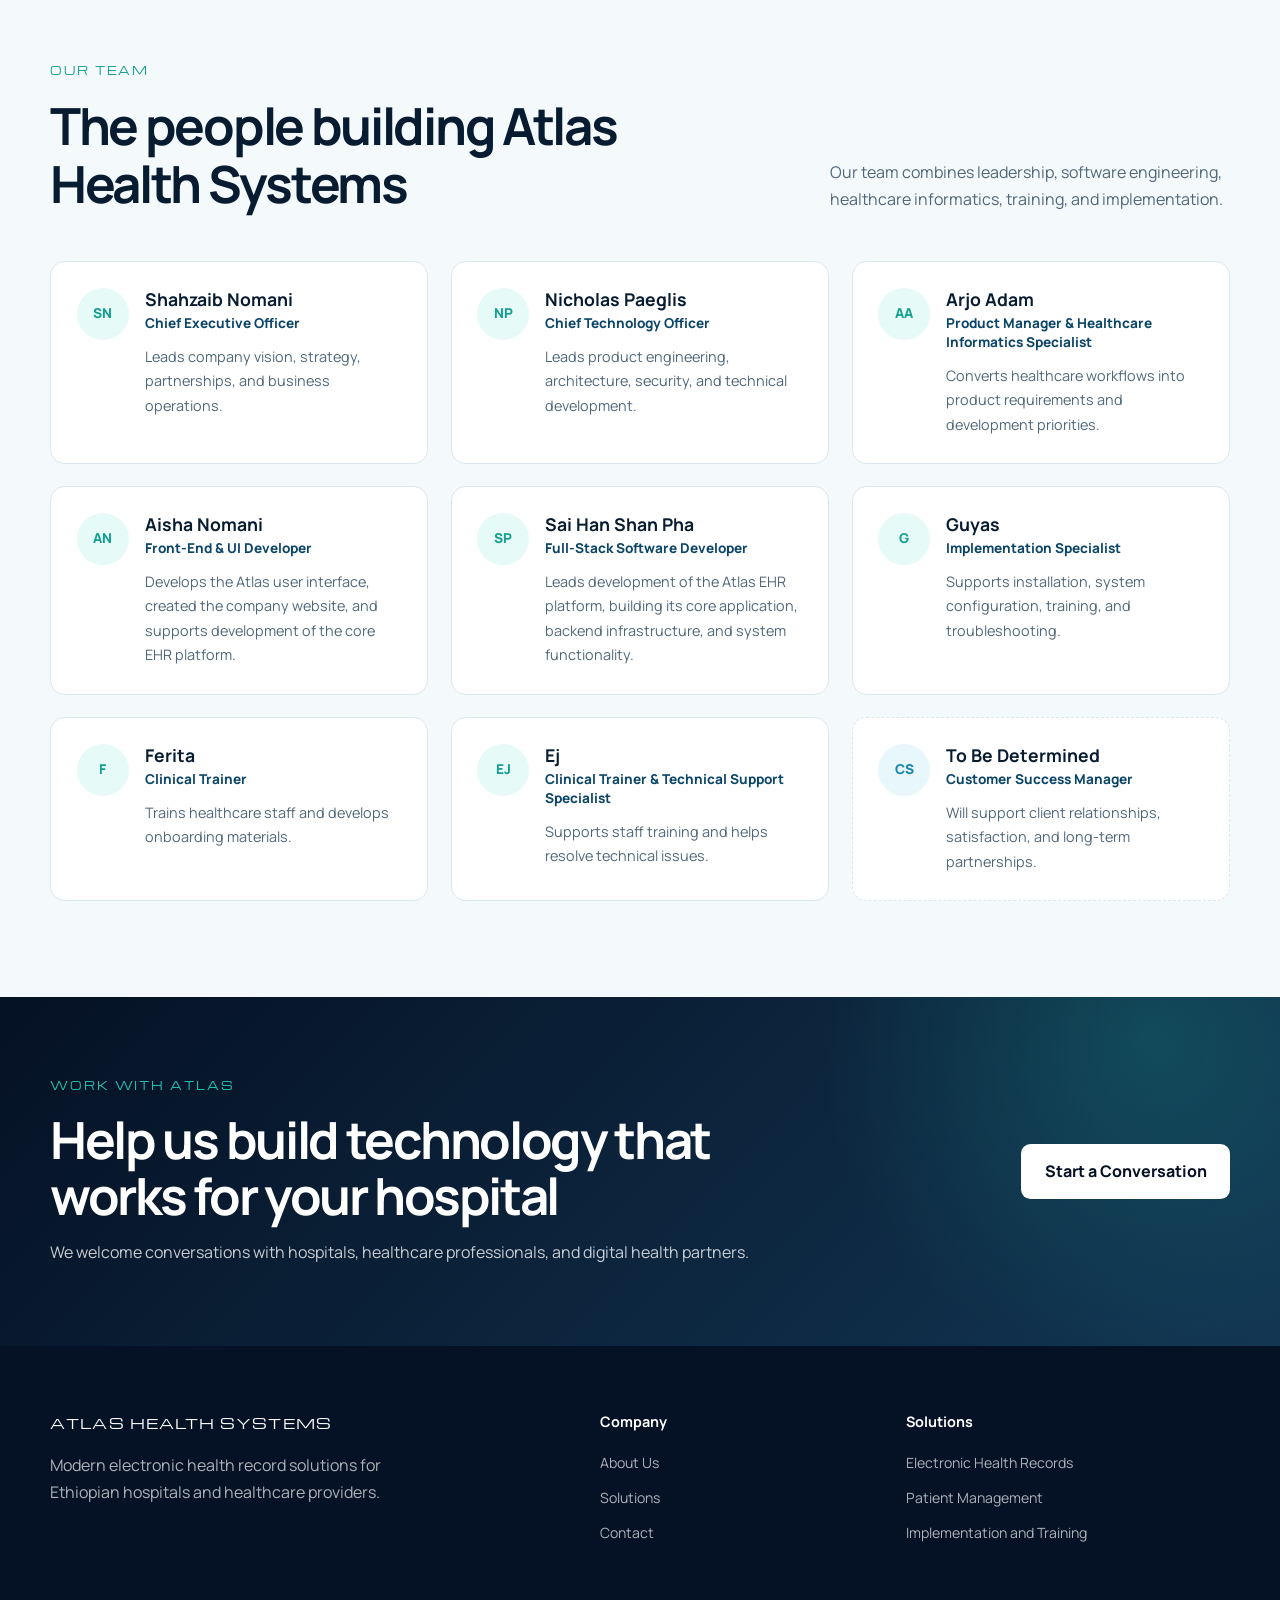
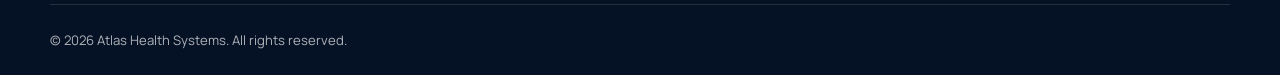
==== commit c1a31a51: "Revise team roles and project contributions in about.html Updated team member roles and descriptions" ====
--- a/about.html
+++ b/about.html
@@ -23,8 +23,8 @@
     rel="stylesheet"
   >
 
-  <link rel="stylesheet" href="style.css">
-  <script src="main.js" defer></script>
+  <link rel="stylesheet" href="./style.css">
+  <script src="./main.js" defer></script>
 </head>
 
 <body>
@@ -32,7 +32,7 @@
     <nav class="navbar">
       <a href="index.html" class="logo">
         <img
-          src="atlas-health-systems-logo.jpg"
+          src="./atlas-health-systems-logo.jpg"
           alt="Atlas Health Systems logo"
         >
 
@@ -371,11 +371,11 @@
 
             <div>
               <h3>Aisha Nomani</h3>
-              <p class="team-role">Full-Stack Software Developer</p>
-
-              <p>
-                Develops product interfaces, databases, features, and
-                system integrations.
+              <p class="team-role">Front-End &amp; UI Developer</p>
+
+              <p>
+                Develops the Atlas user interface, created the company website,
+      and supports development of the core EHR platform.
               </p>
             </div>
           </article>
@@ -388,8 +388,8 @@
               <p class="team-role">Full-Stack Software Developer</p>
 
               <p>
-                Builds and maintains platform features, dashboards, and
-                supporting systems.
+               Leads development of the Atlas EHR platform, building its core
+      application, backend infrastructure, and system functionality.
               </p>
             </div>
           </article>
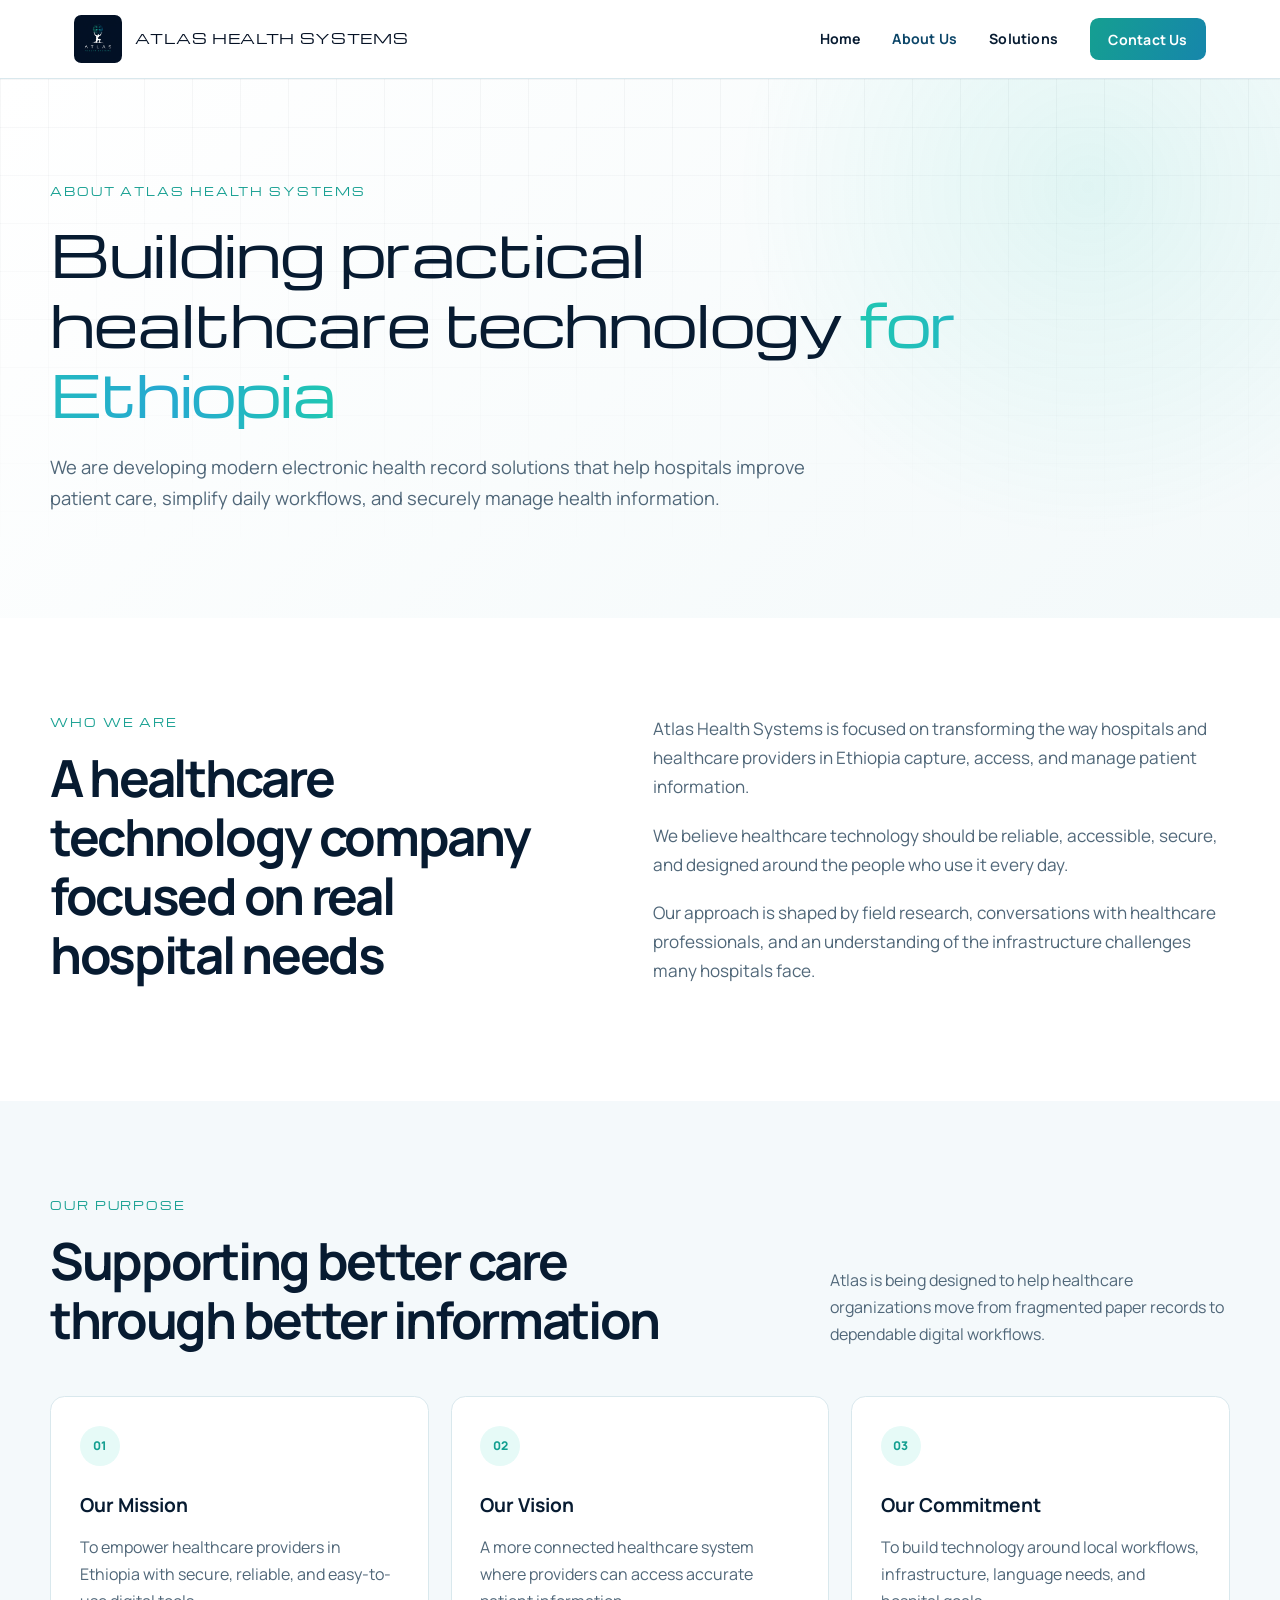
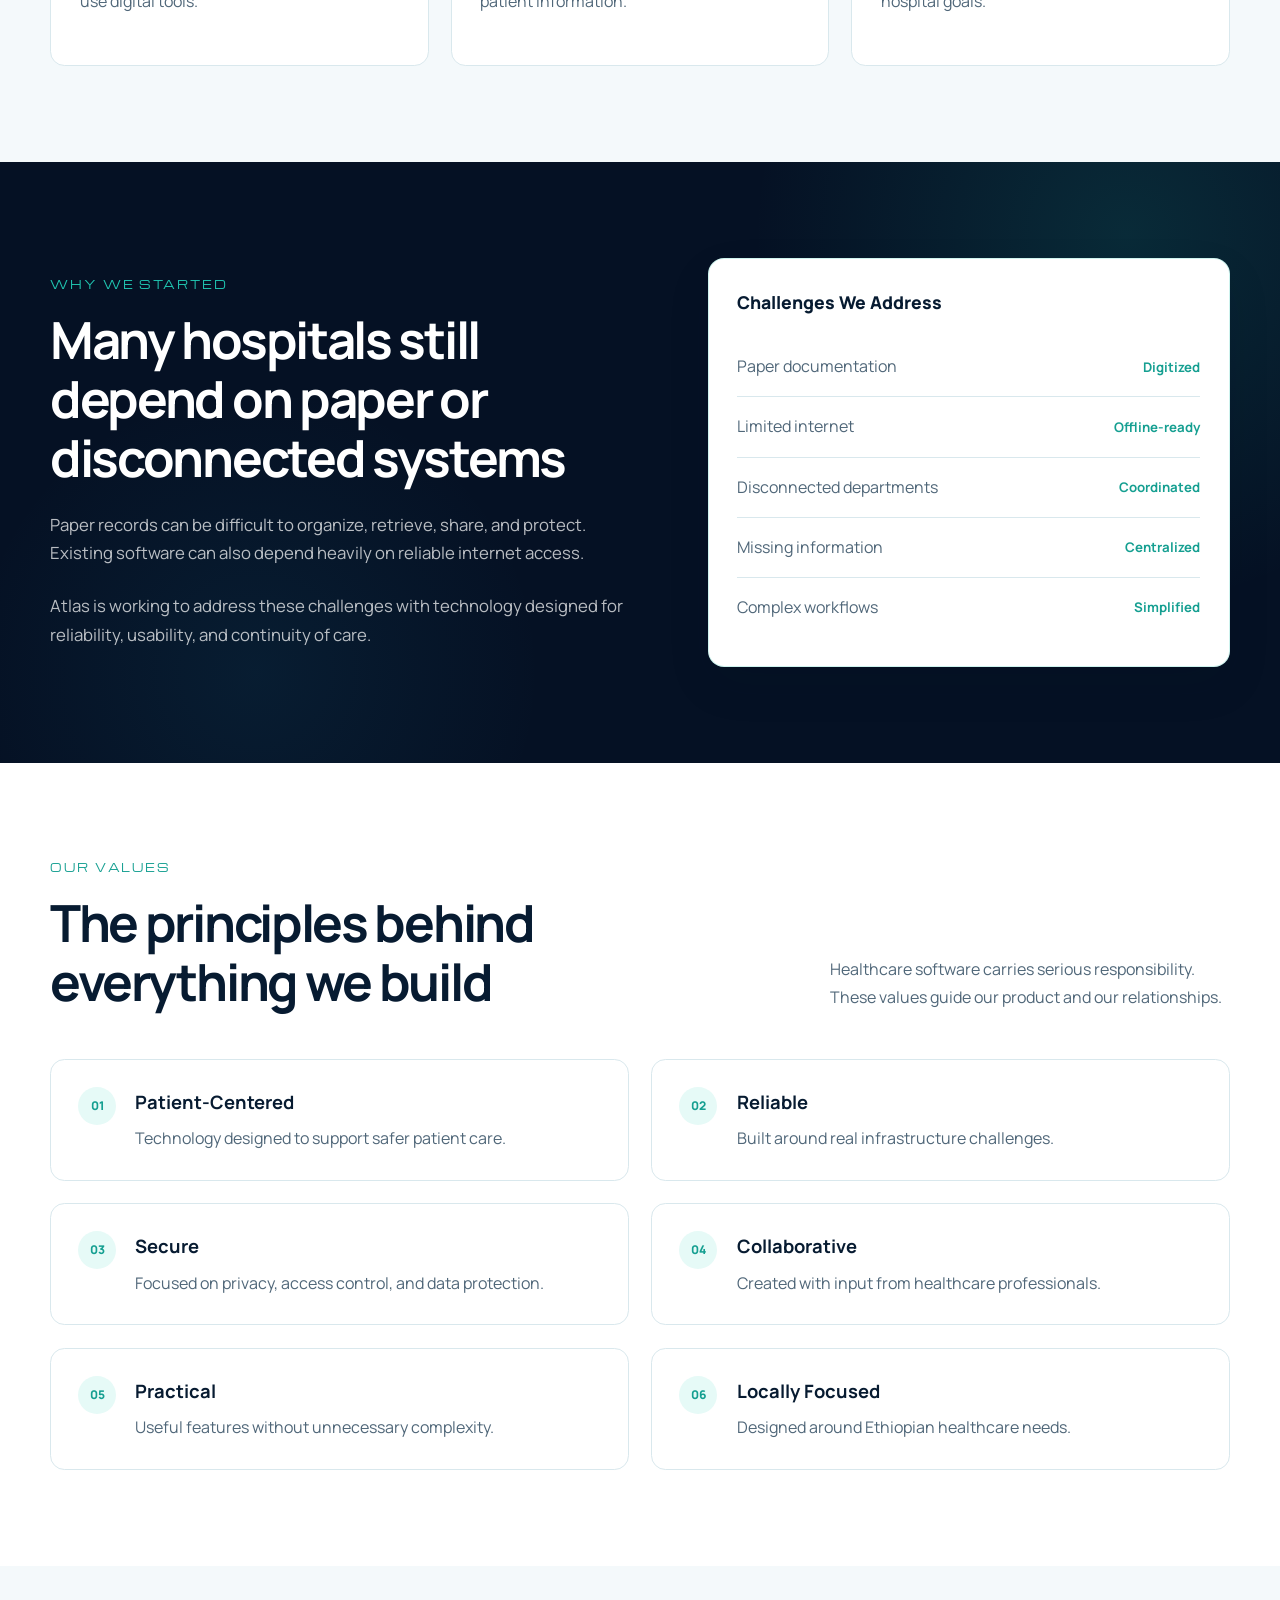
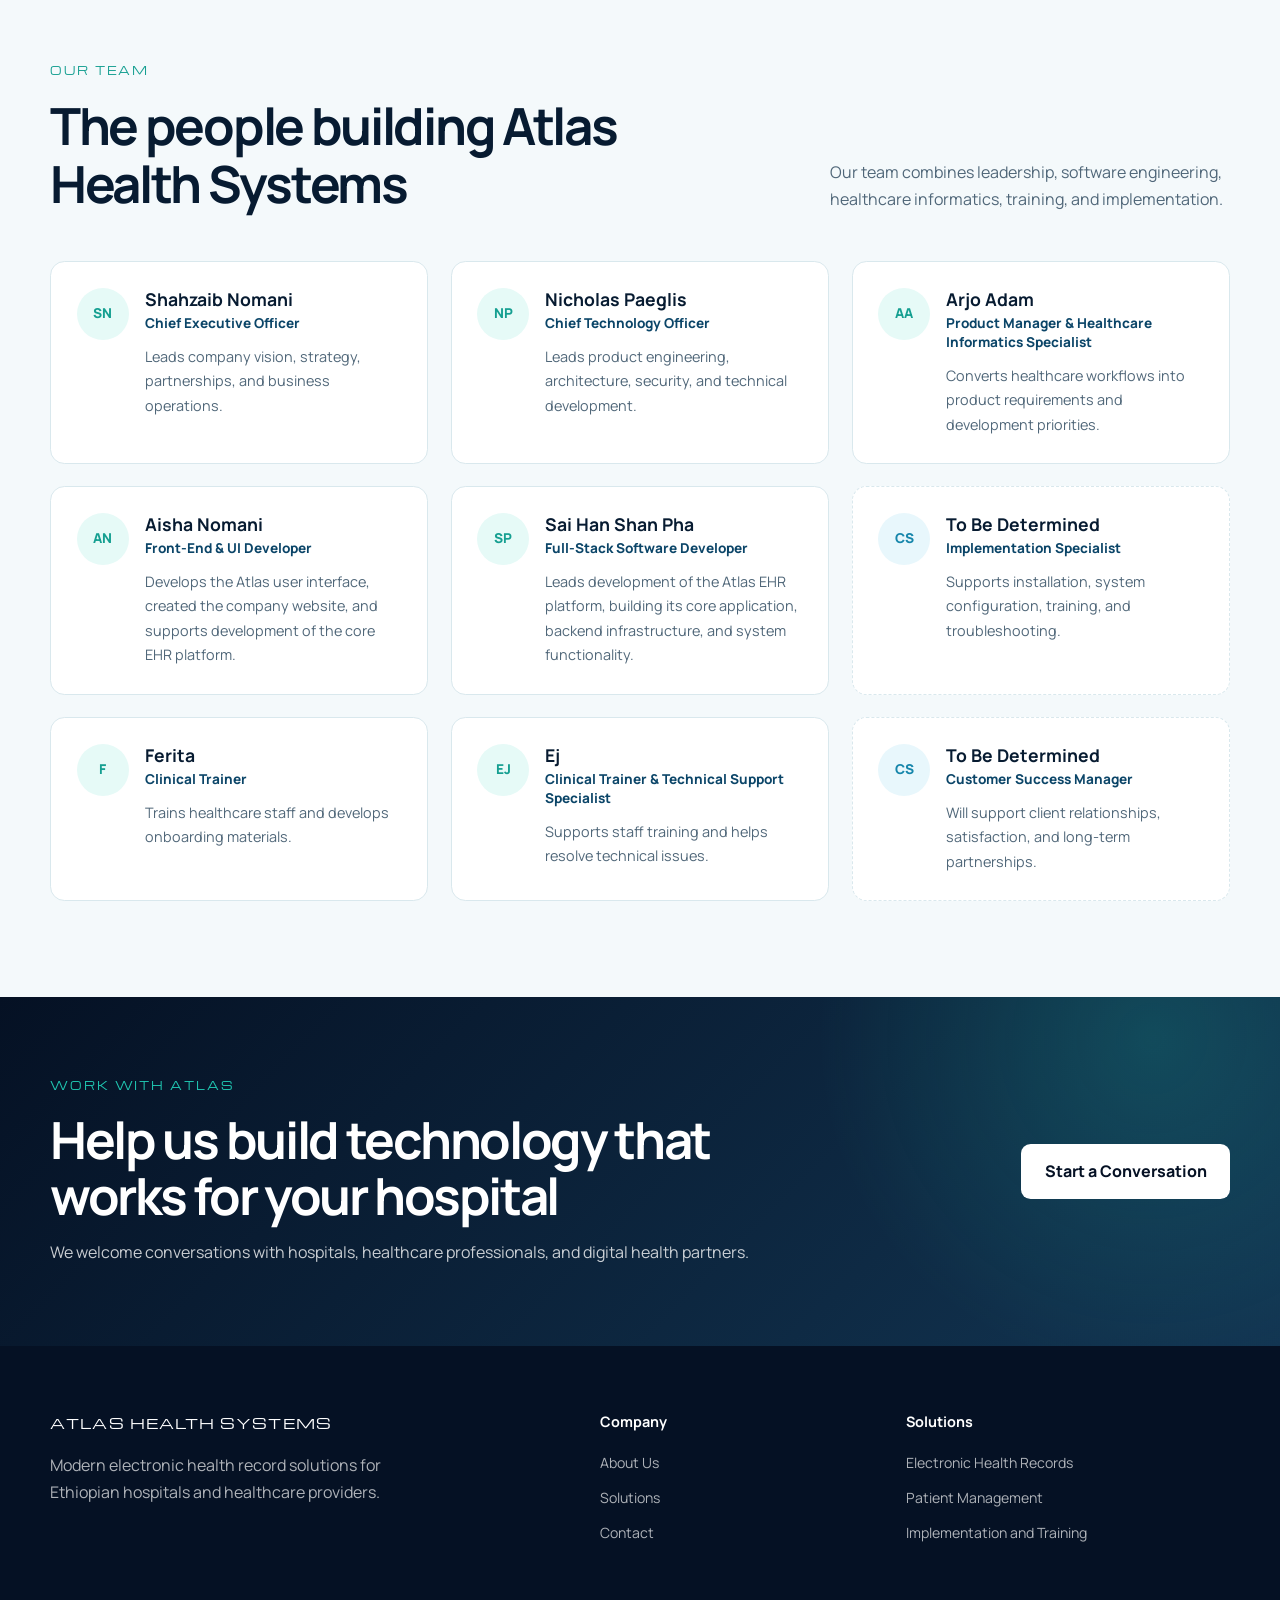
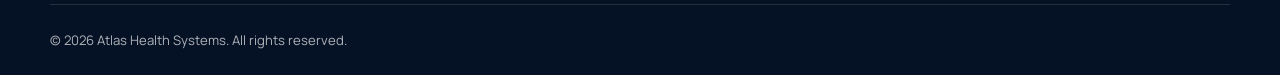
==== commit 0fcc1838: "Update team member details in about.html" ====
--- a/about.html
+++ b/about.html
@@ -394,15 +394,15 @@
             </div>
           </article>
 
-          <article class="team-card">
-            <div class="team-initials">G</div>
-
-            <div>
-              <h3>Guyas</h3>
+          <article class="team-card hiring-card">
+            <div class="team-initials">CS</div>
+
+            <div>
+              <h3>To Be Determined</h3>
               <p class="team-role">Implementation Specialist</p>
 
               <p>
-                Supports installation, system configuration, training,
+                Supports installation, system configuration, training, 
                 and troubleshooting.
               </p>
             </div>
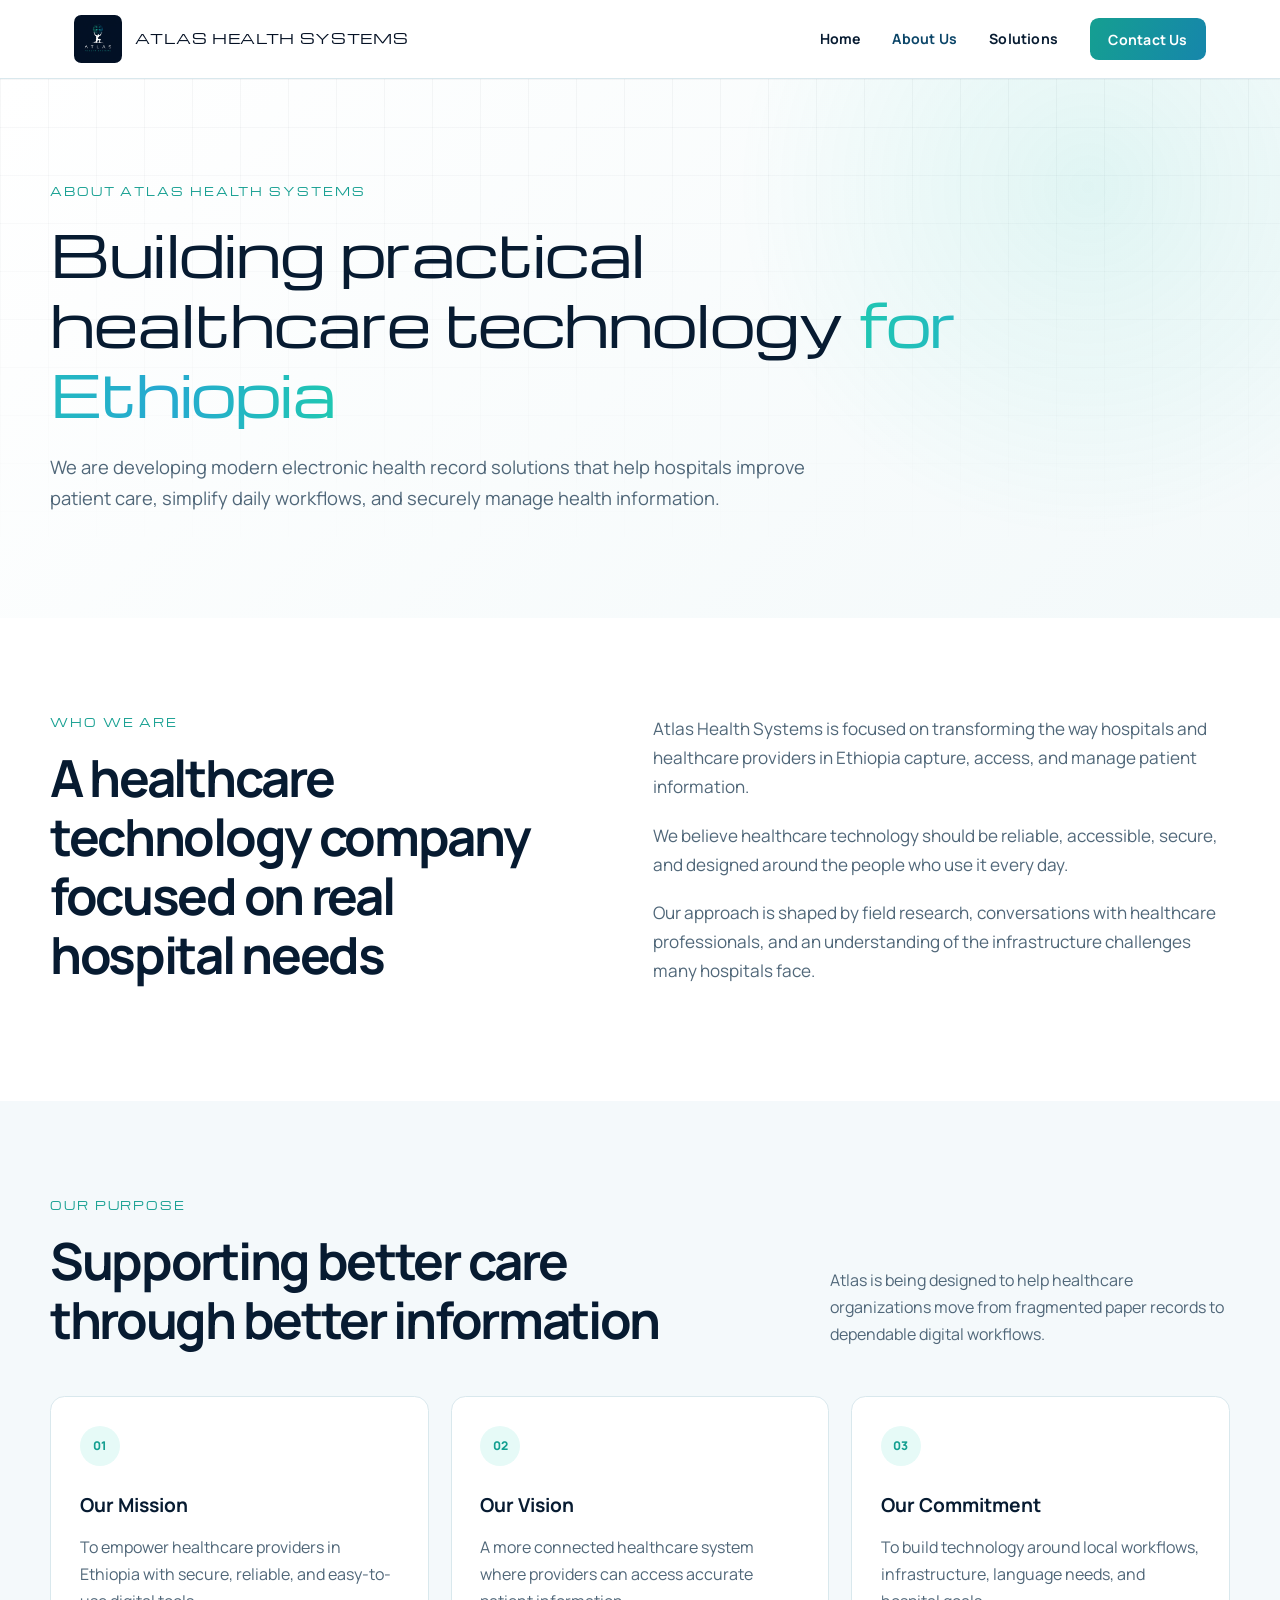
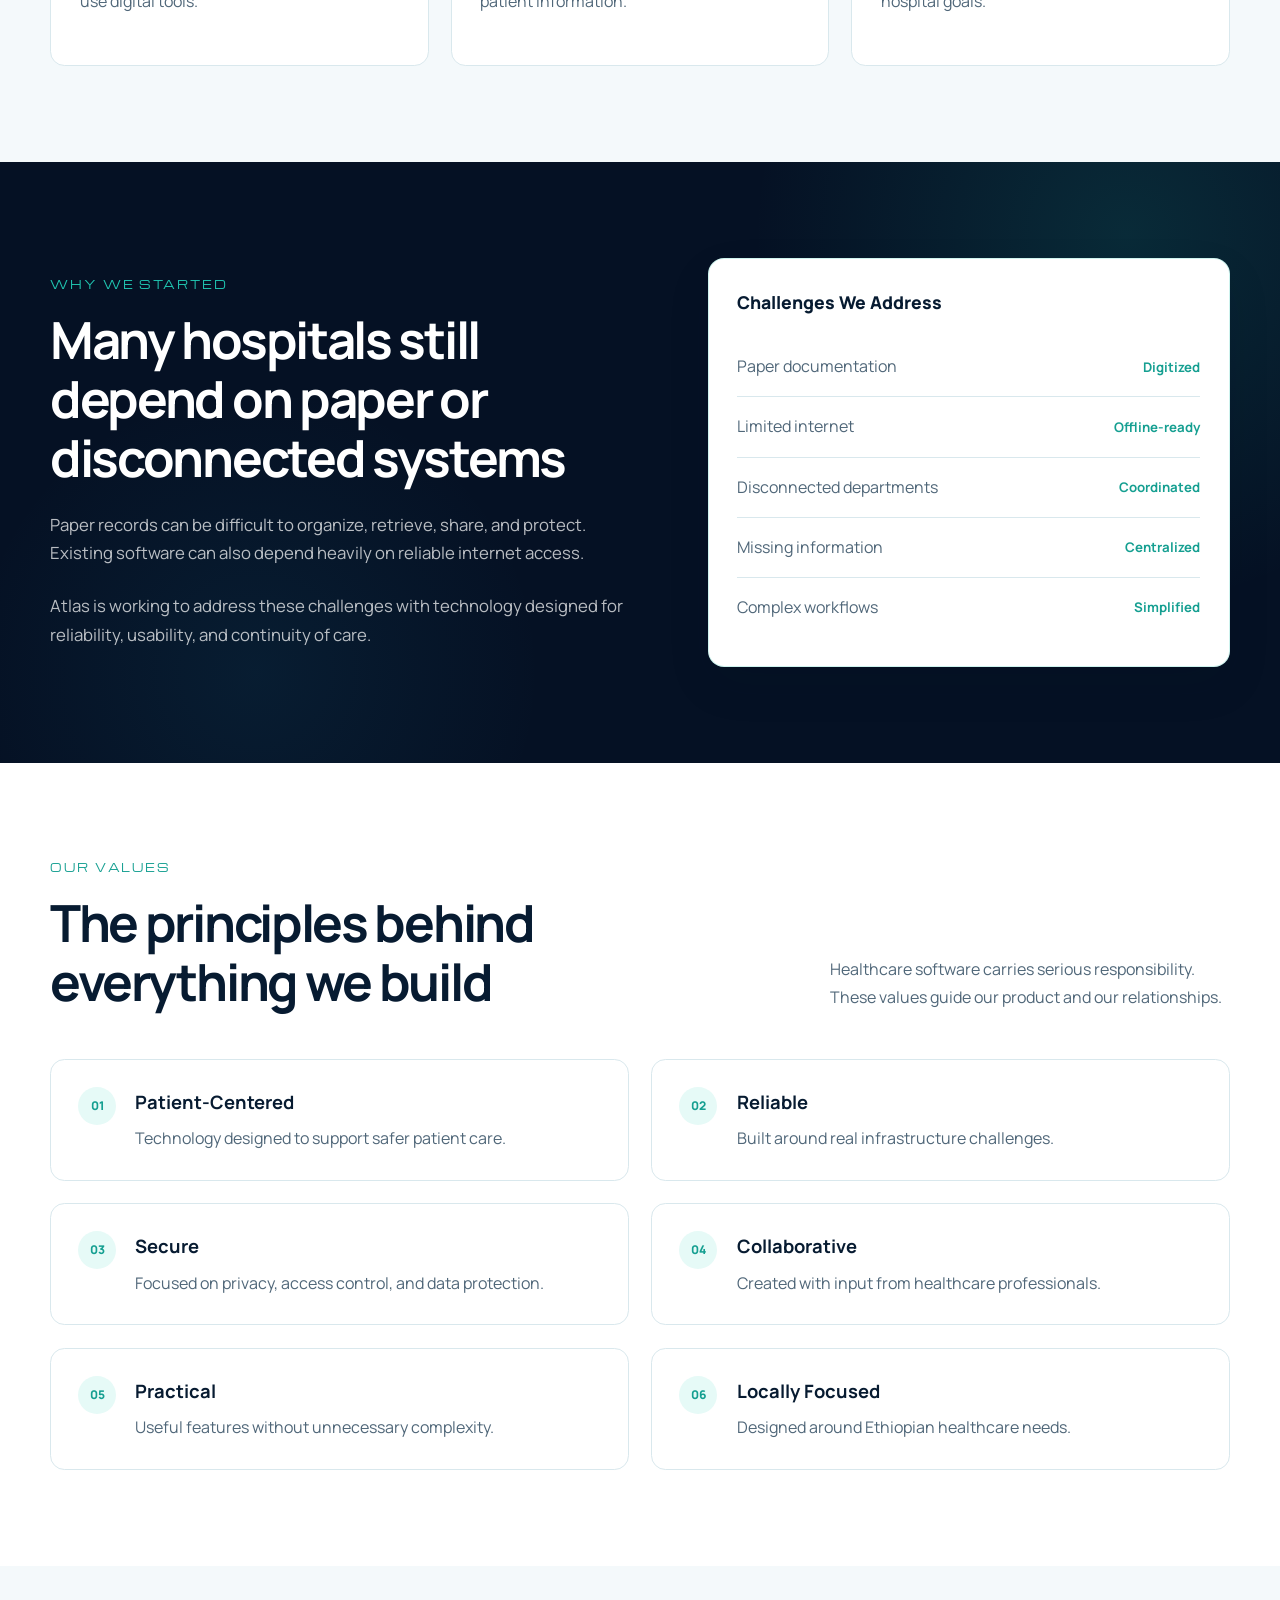
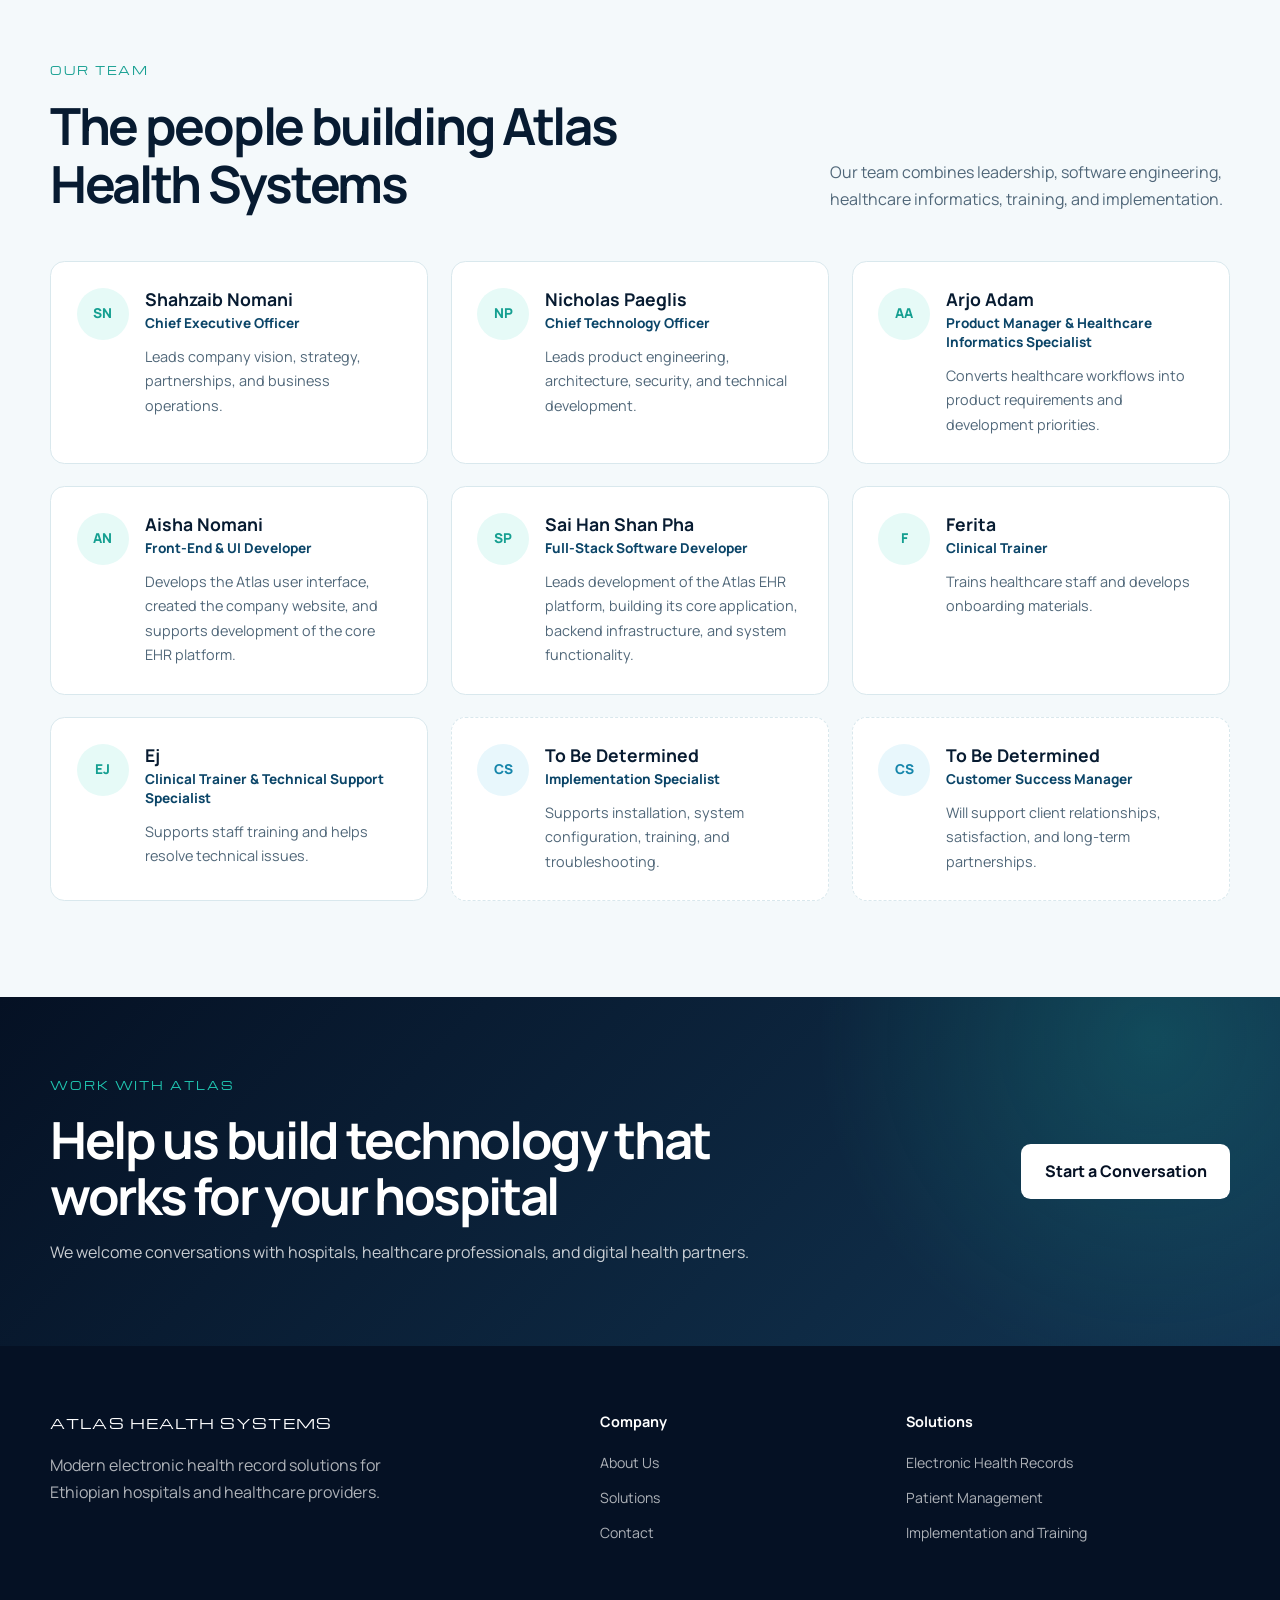
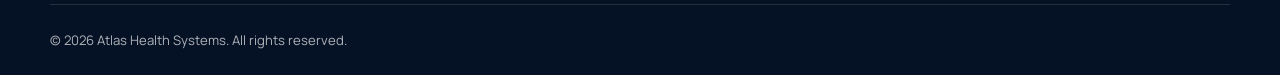
==== commit 4a7efd2f: "Refactor team cards in about.html Removed duplicate hiring card for Implementation Specialist and ad" ====
--- a/about.html
+++ b/about.html
@@ -394,6 +394,37 @@
             </div>
           </article>
 
+          <article class="team-card">
+            <div class="team-initials">F</div>
+
+            <div>
+              <h3>Ferita</h3>
+              <p class="team-role">Clinical Trainer</p>
+
+              <p>
+                Trains healthcare staff and develops onboarding
+                materials.
+              </p>
+            </div>
+          </article>
+
+          <article class="team-card">
+            <div class="team-initials">EJ</div>
+
+            <div>
+              <h3>Ej</h3>
+
+              <p class="team-role">
+                Clinical Trainer &amp; Technical Support Specialist
+              </p>
+
+              <p>
+                Supports staff training and helps resolve technical
+                issues.
+              </p>
+            </div>
+          </article>
+
           <article class="team-card hiring-card">
             <div class="team-initials">CS</div>
 
@@ -407,38 +438,7 @@
               </p>
             </div>
           </article>
-
-          <article class="team-card">
-            <div class="team-initials">F</div>
-
-            <div>
-              <h3>Ferita</h3>
-              <p class="team-role">Clinical Trainer</p>
-
-              <p>
-                Trains healthcare staff and develops onboarding
-                materials.
-              </p>
-            </div>
-          </article>
-
-          <article class="team-card">
-            <div class="team-initials">EJ</div>
-
-            <div>
-              <h3>Ej</h3>
-
-              <p class="team-role">
-                Clinical Trainer &amp; Technical Support Specialist
-              </p>
-
-              <p>
-                Supports staff training and helps resolve technical
-                issues.
-              </p>
-            </div>
-          </article>
-
+          
           <article class="team-card hiring-card">
             <div class="team-initials">CS</div>
 
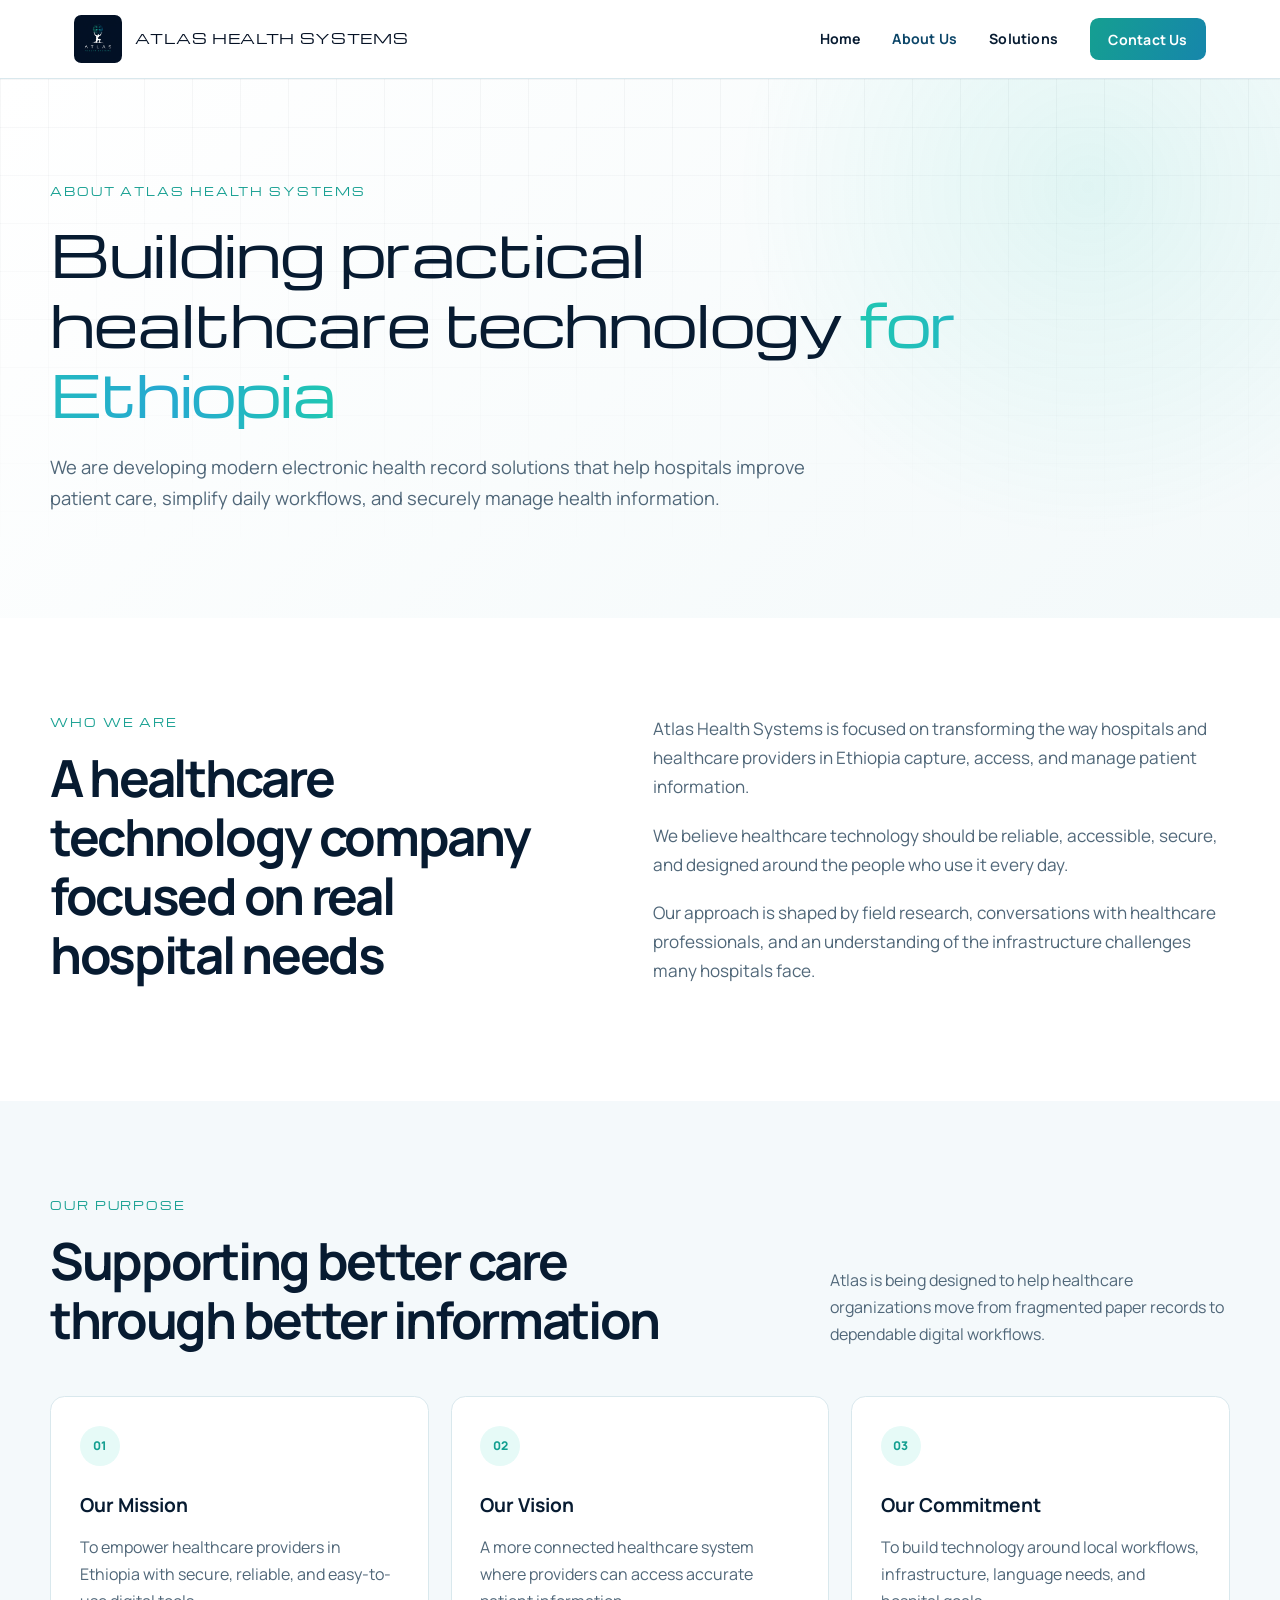
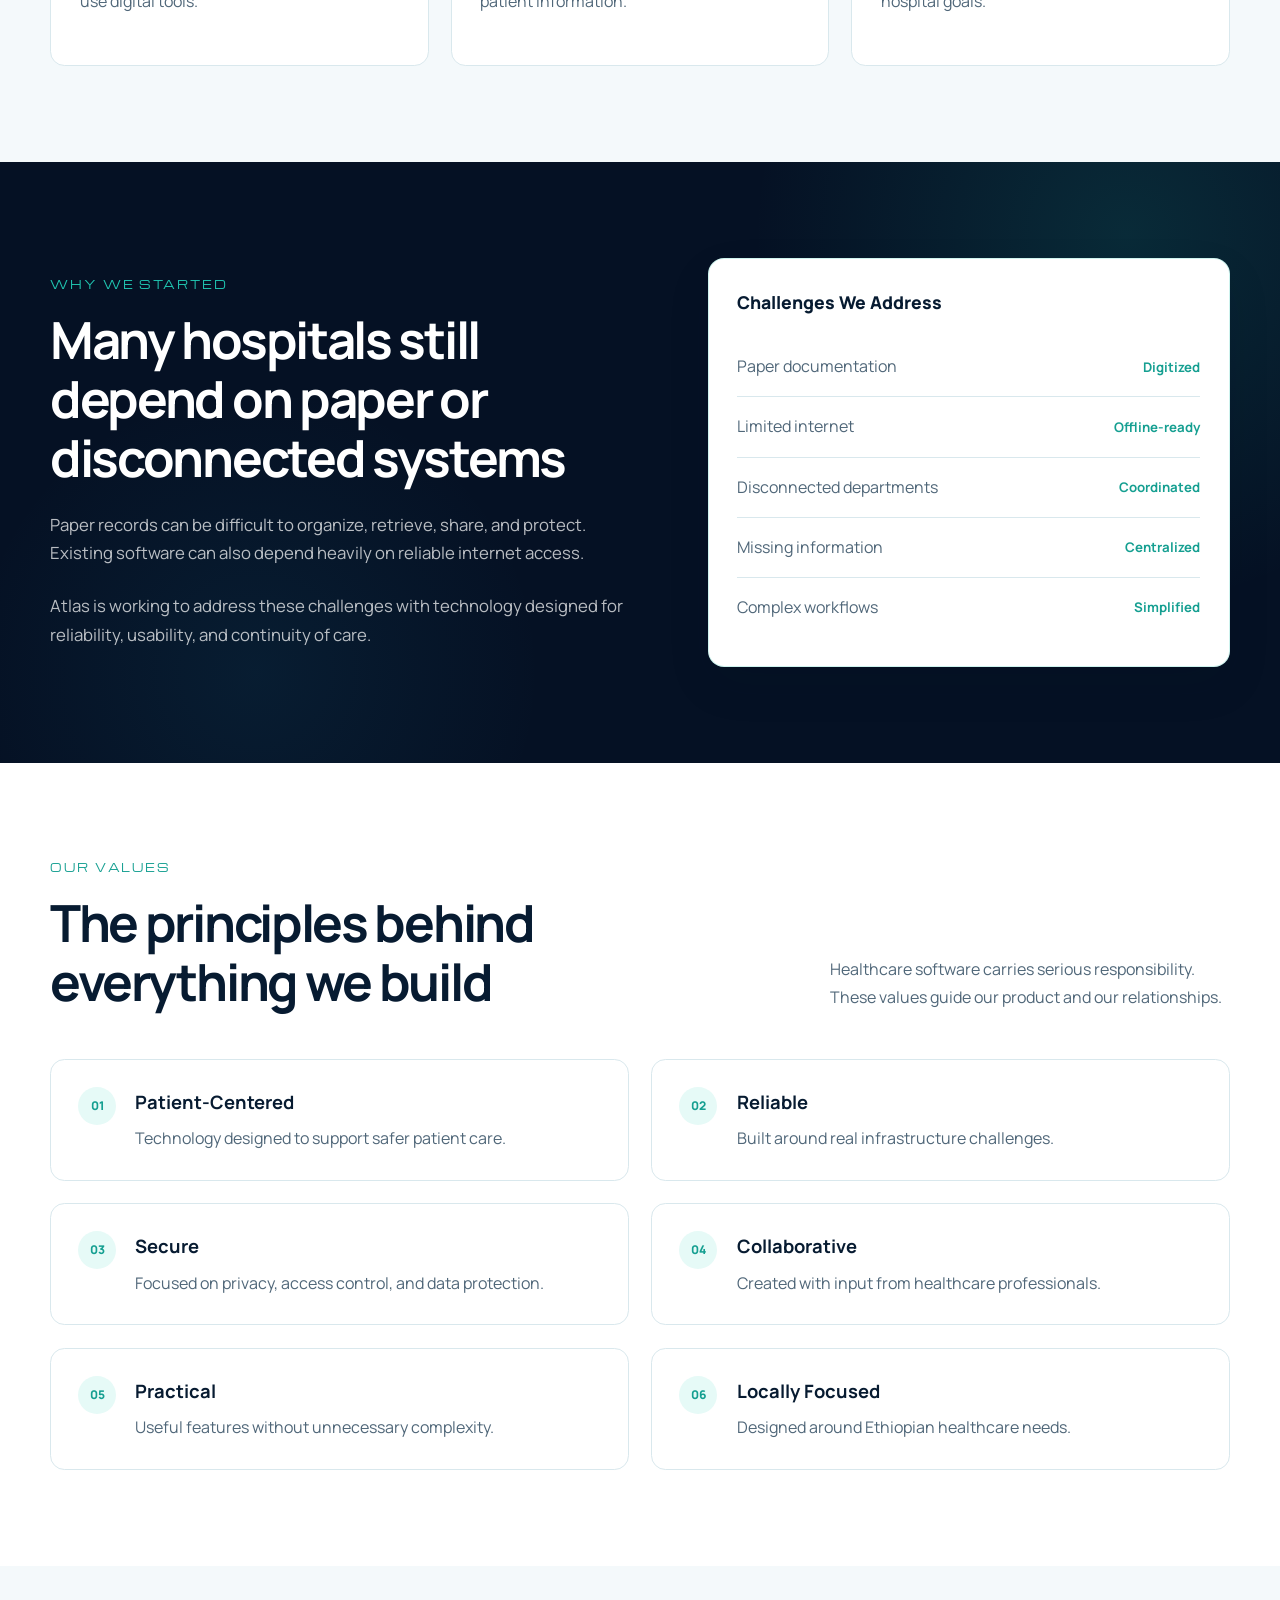
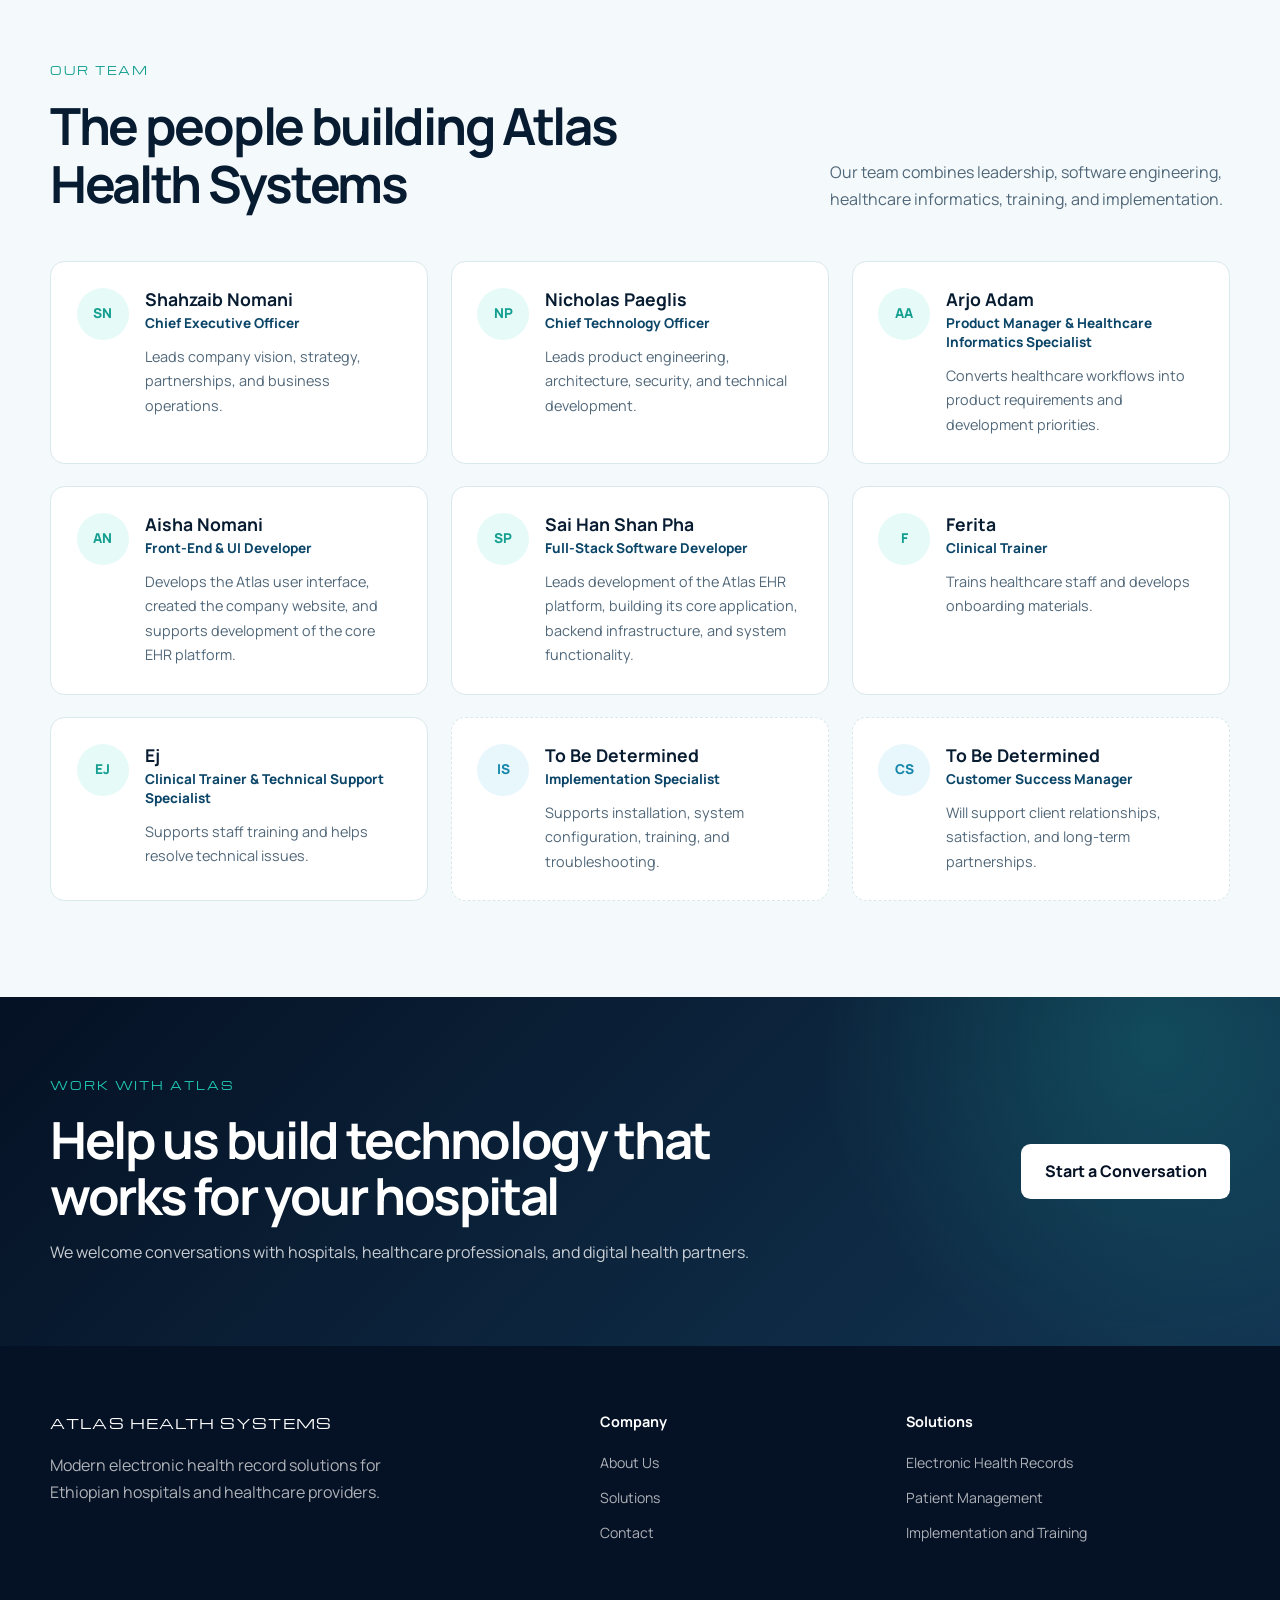
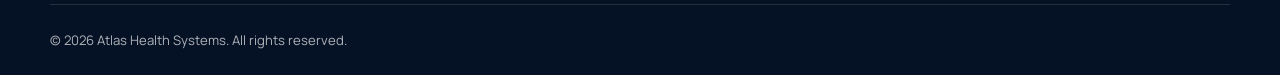
==== commit 5d4cbb16: "Change team initials from 'CS' to 'IS'" ====
--- a/about.html
+++ b/about.html
@@ -426,7 +426,7 @@
           </article>
 
           <article class="team-card hiring-card">
-            <div class="team-initials">CS</div>
+            <div class="team-initials">IS</div>
 
             <div>
               <h3>To Be Determined</h3>
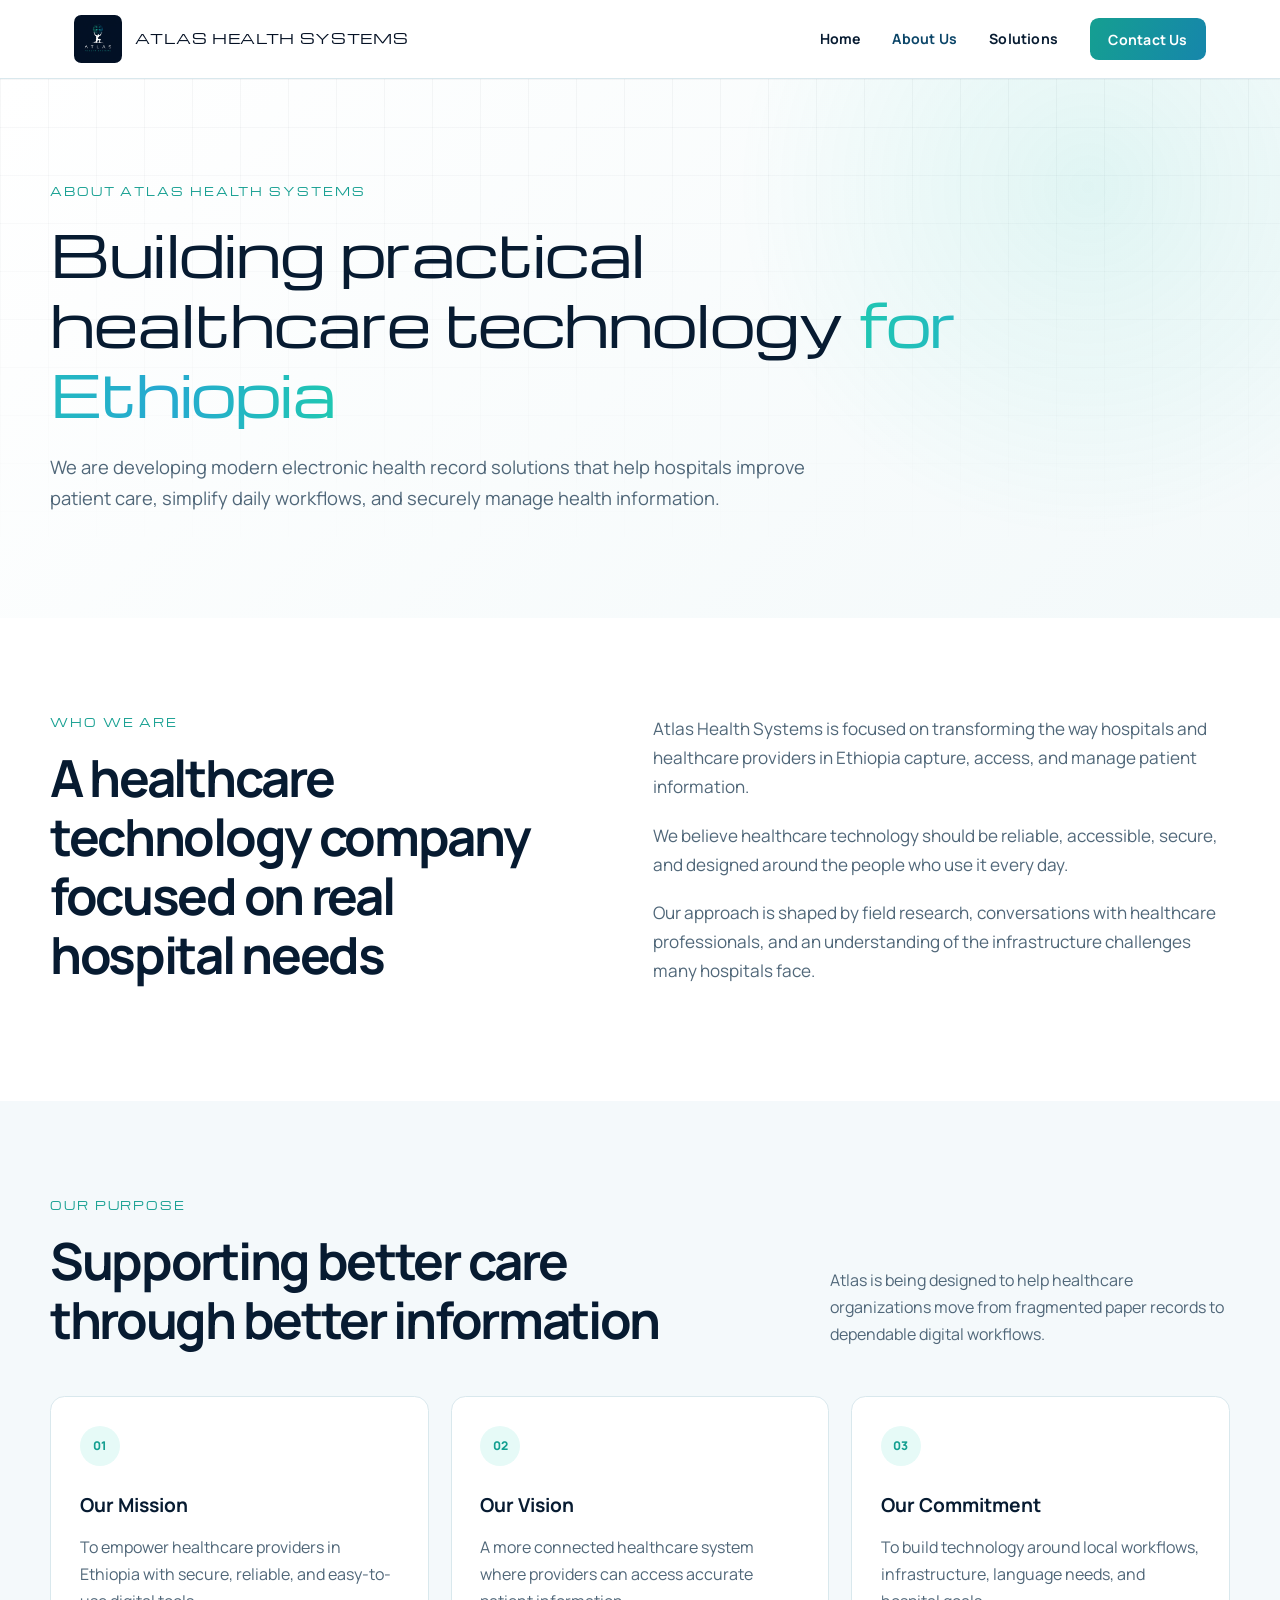
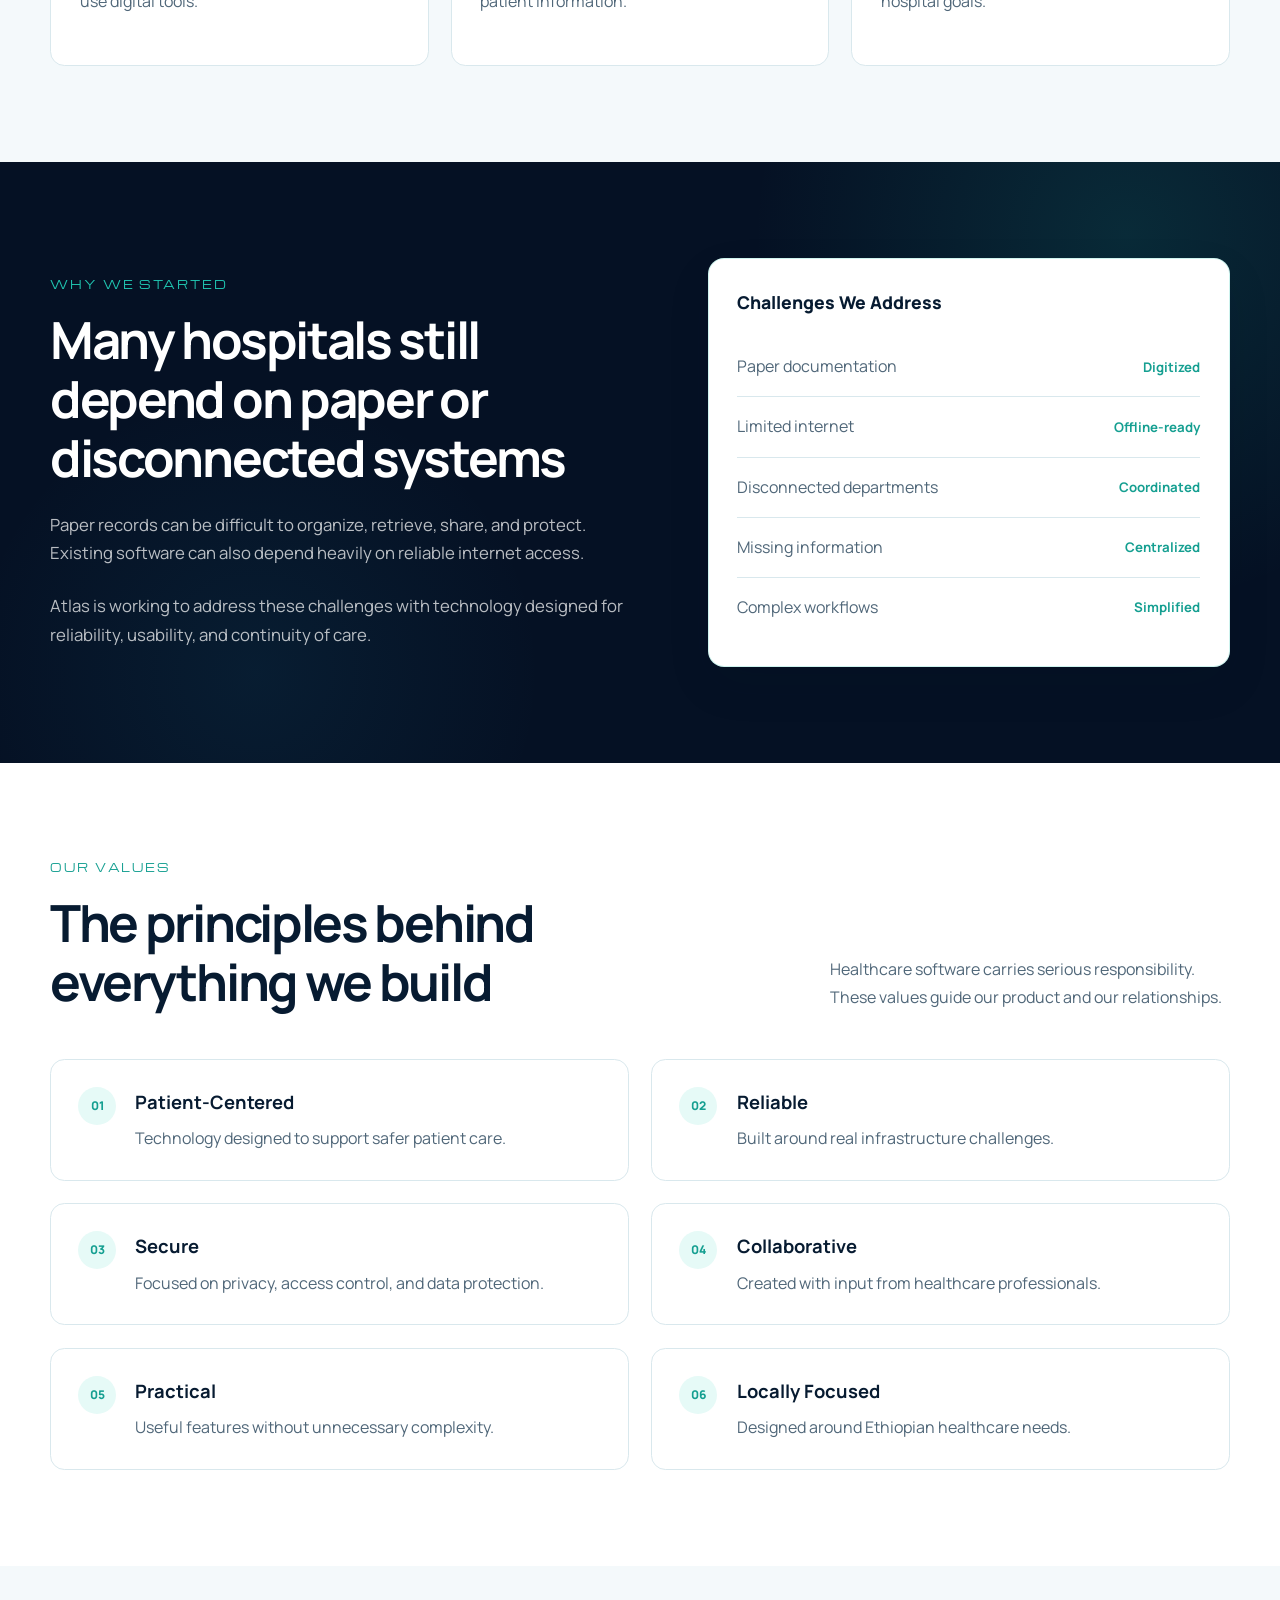
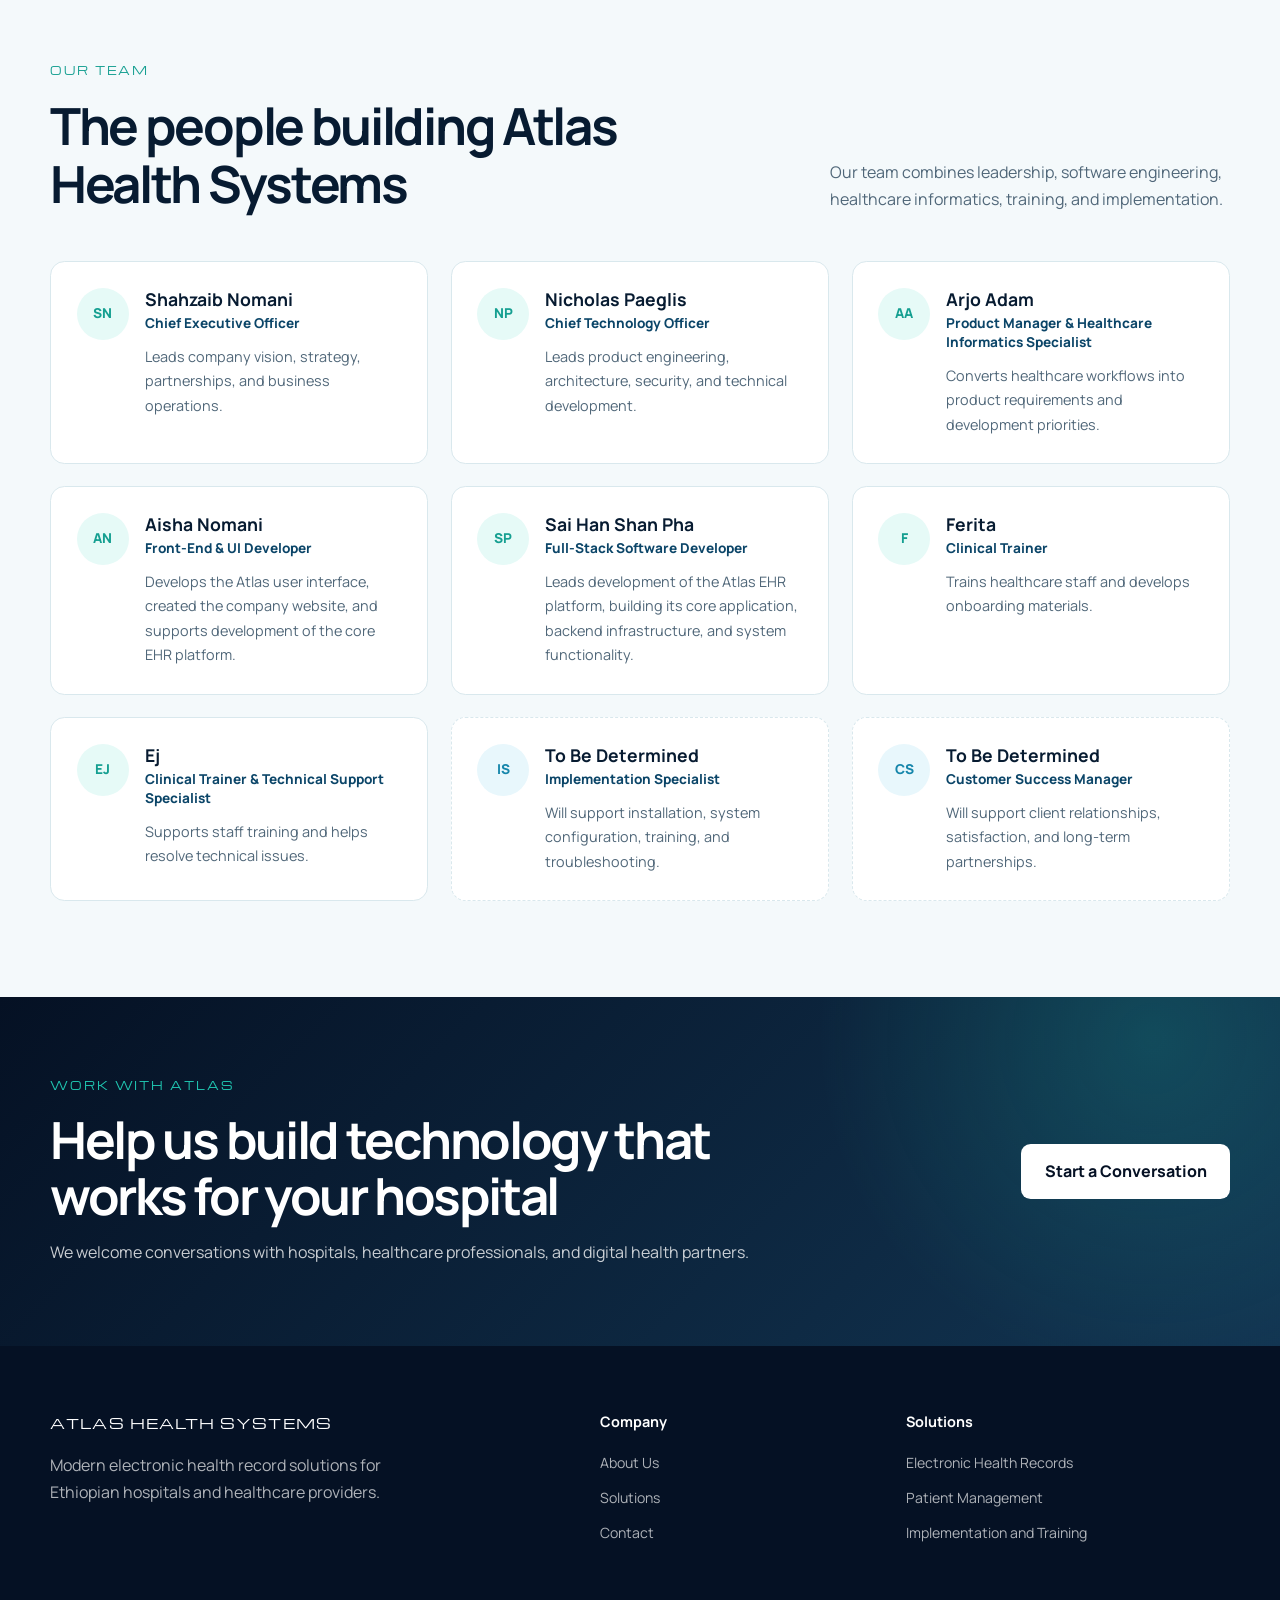
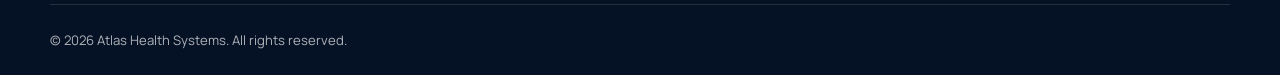
==== commit 68226be3: "Update support description in about.html" ====
--- a/about.html
+++ b/about.html
@@ -433,7 +433,7 @@
               <p class="team-role">Implementation Specialist</p>
 
               <p>
-                Supports installation, system configuration, training, 
+                Will support installation, system configuration, training, 
                 and troubleshooting.
               </p>
             </div>
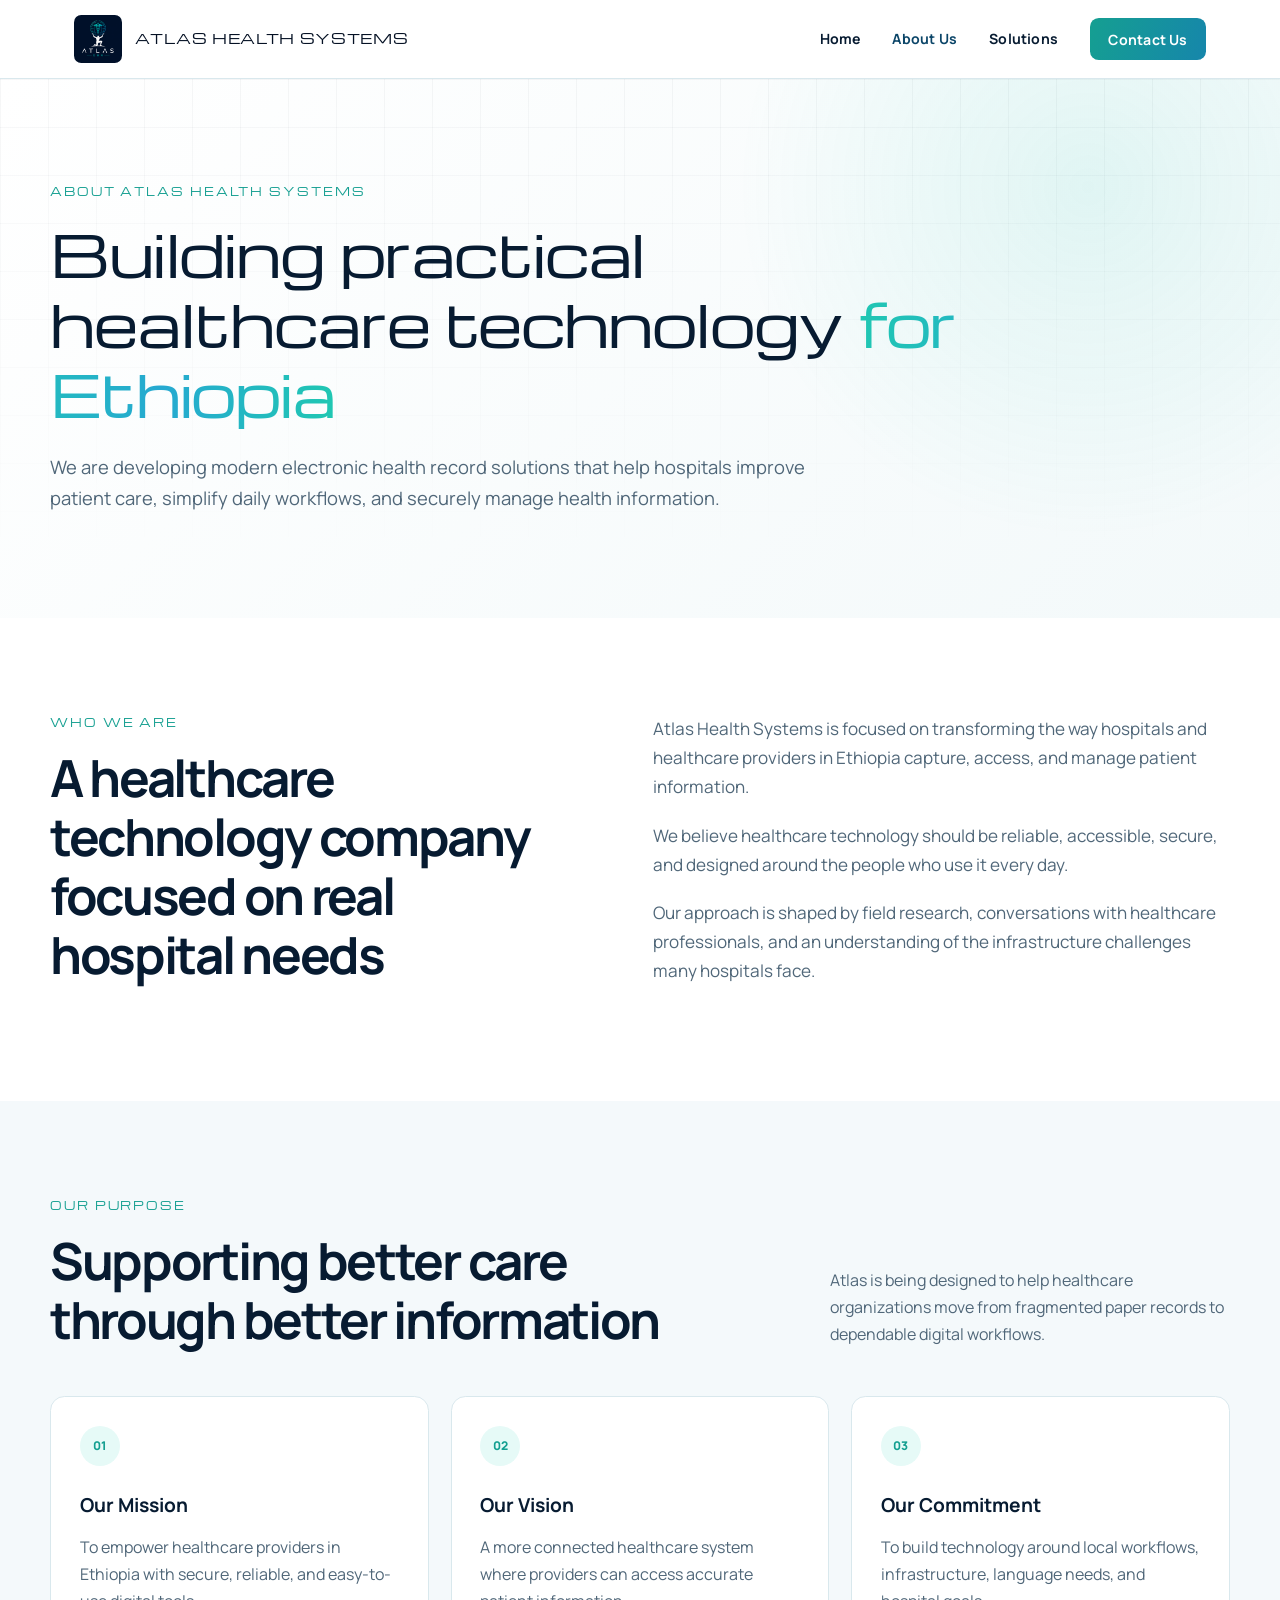
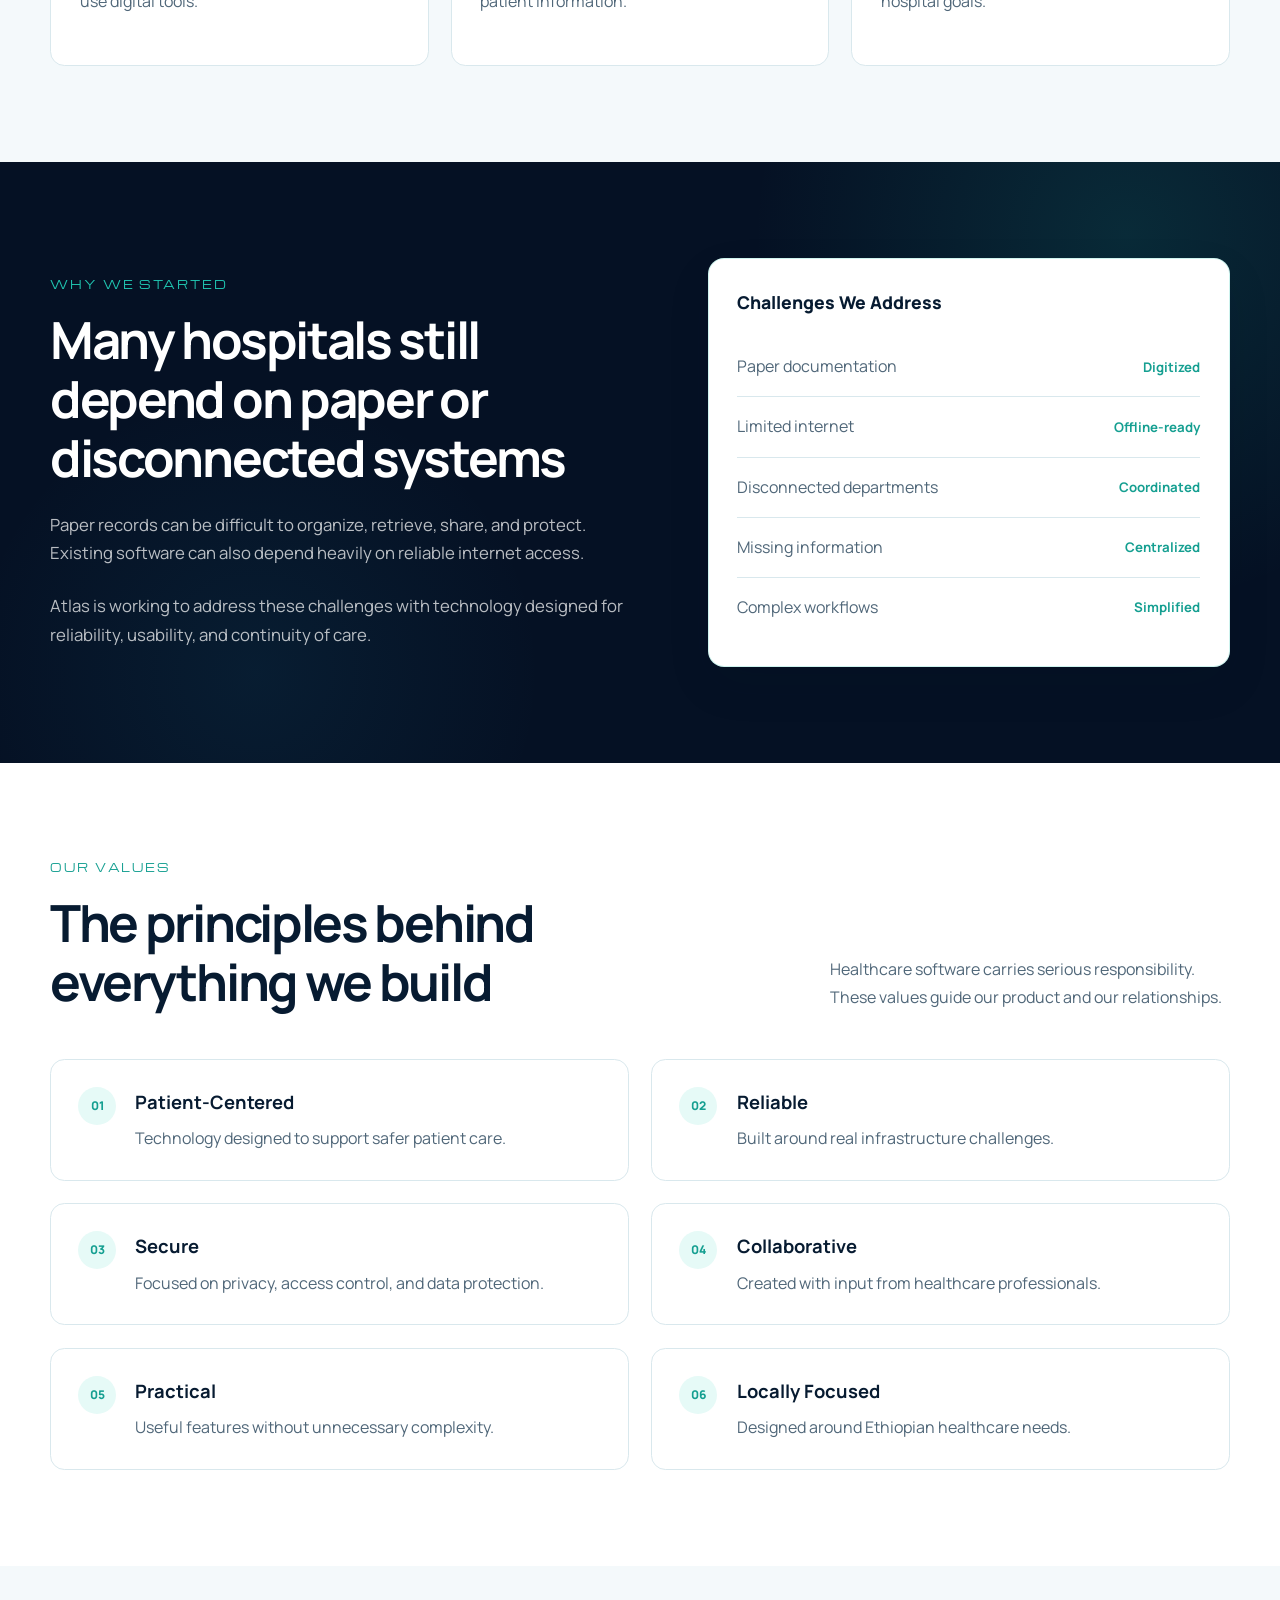
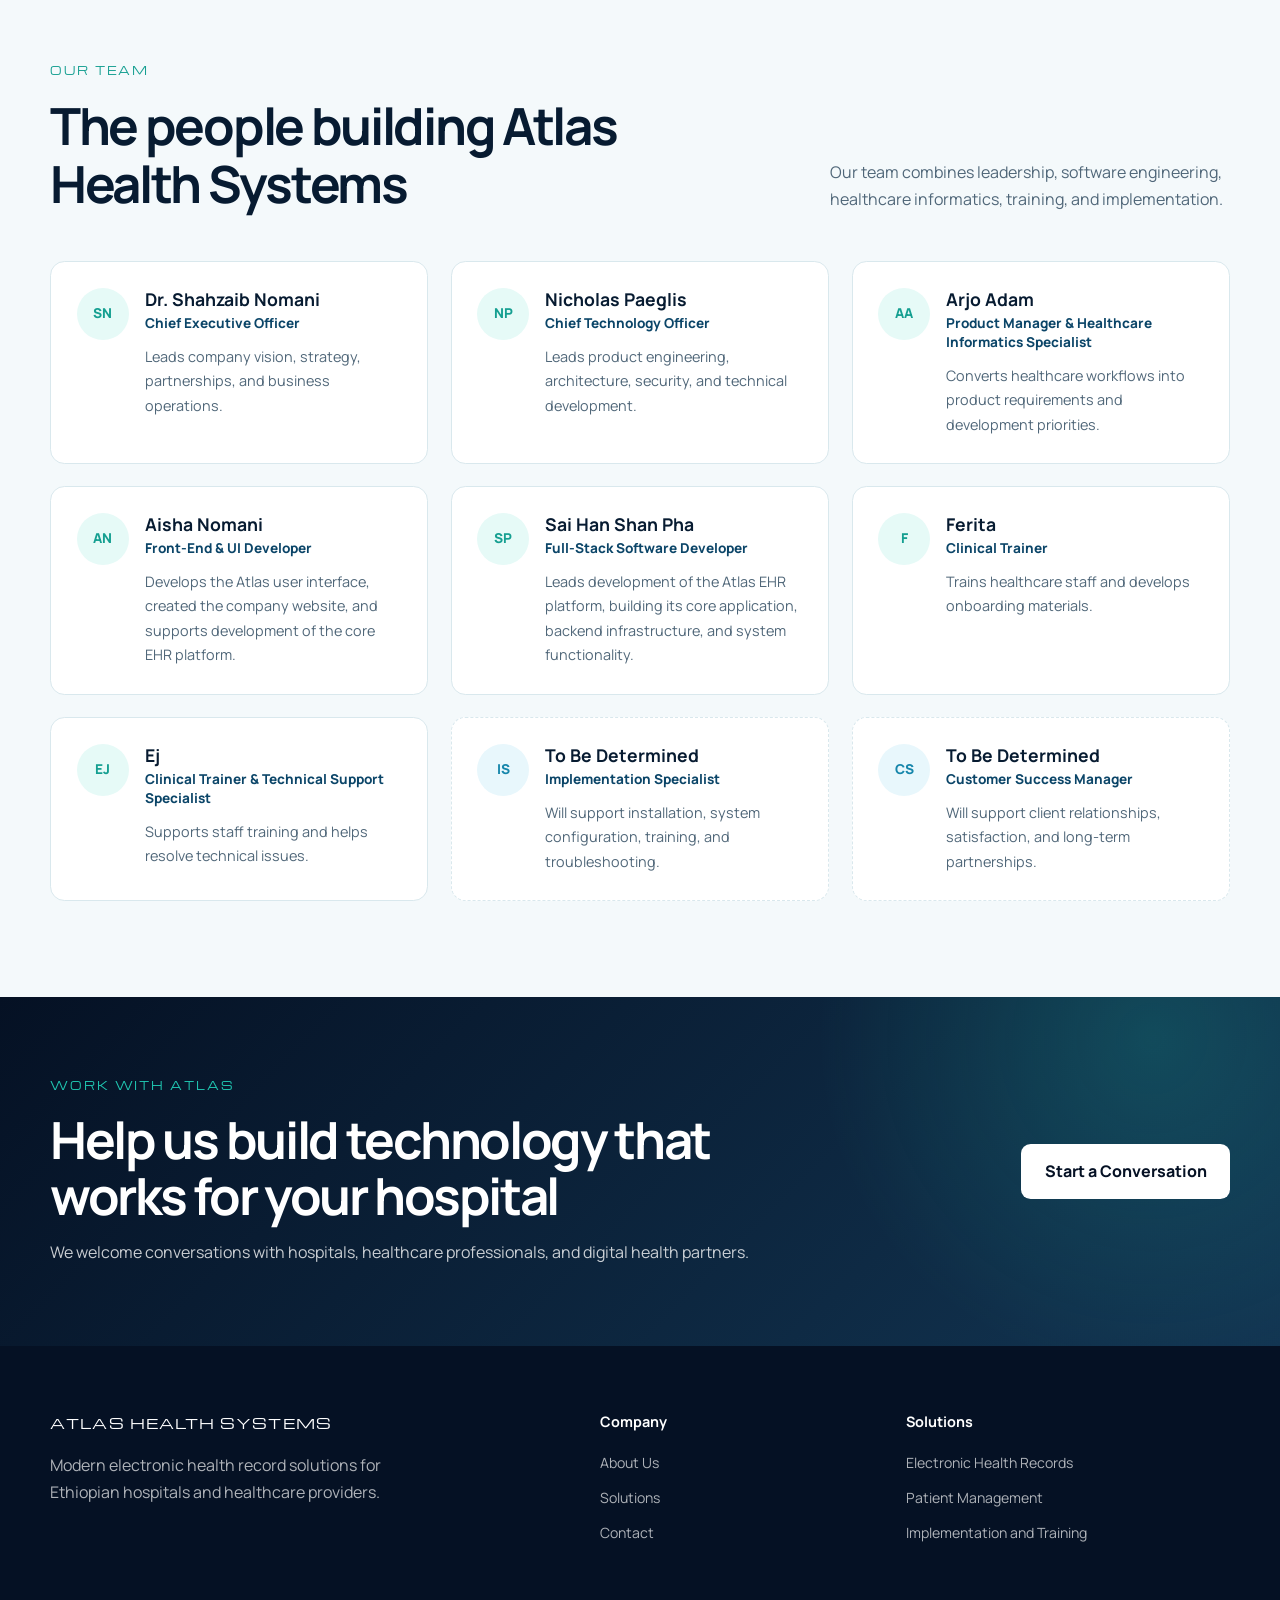
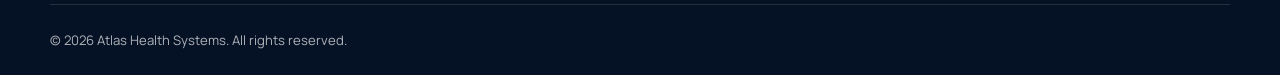
==== commit 088ff1c6: "Update name from 'Shahzaib Nomani' to 'Dr. Shahzaib Nomani'" ====
--- a/about.html
+++ b/about.html
@@ -325,7 +325,7 @@
             <div class="team-initials">SN</div>
 
             <div>
-              <h3>Shahzaib Nomani</h3>
+              <h3>Dr. Shahzaib Nomani</h3>
               <p class="team-role">Chief Executive Officer</p>
 
               <p>
--- a/style.css
+++ b/style.css
@@ -1525,4 +1525,4 @@
       scroll-behavior: auto !important;
       transition-duration: 0.01ms !important;
     }
-  }+  }
